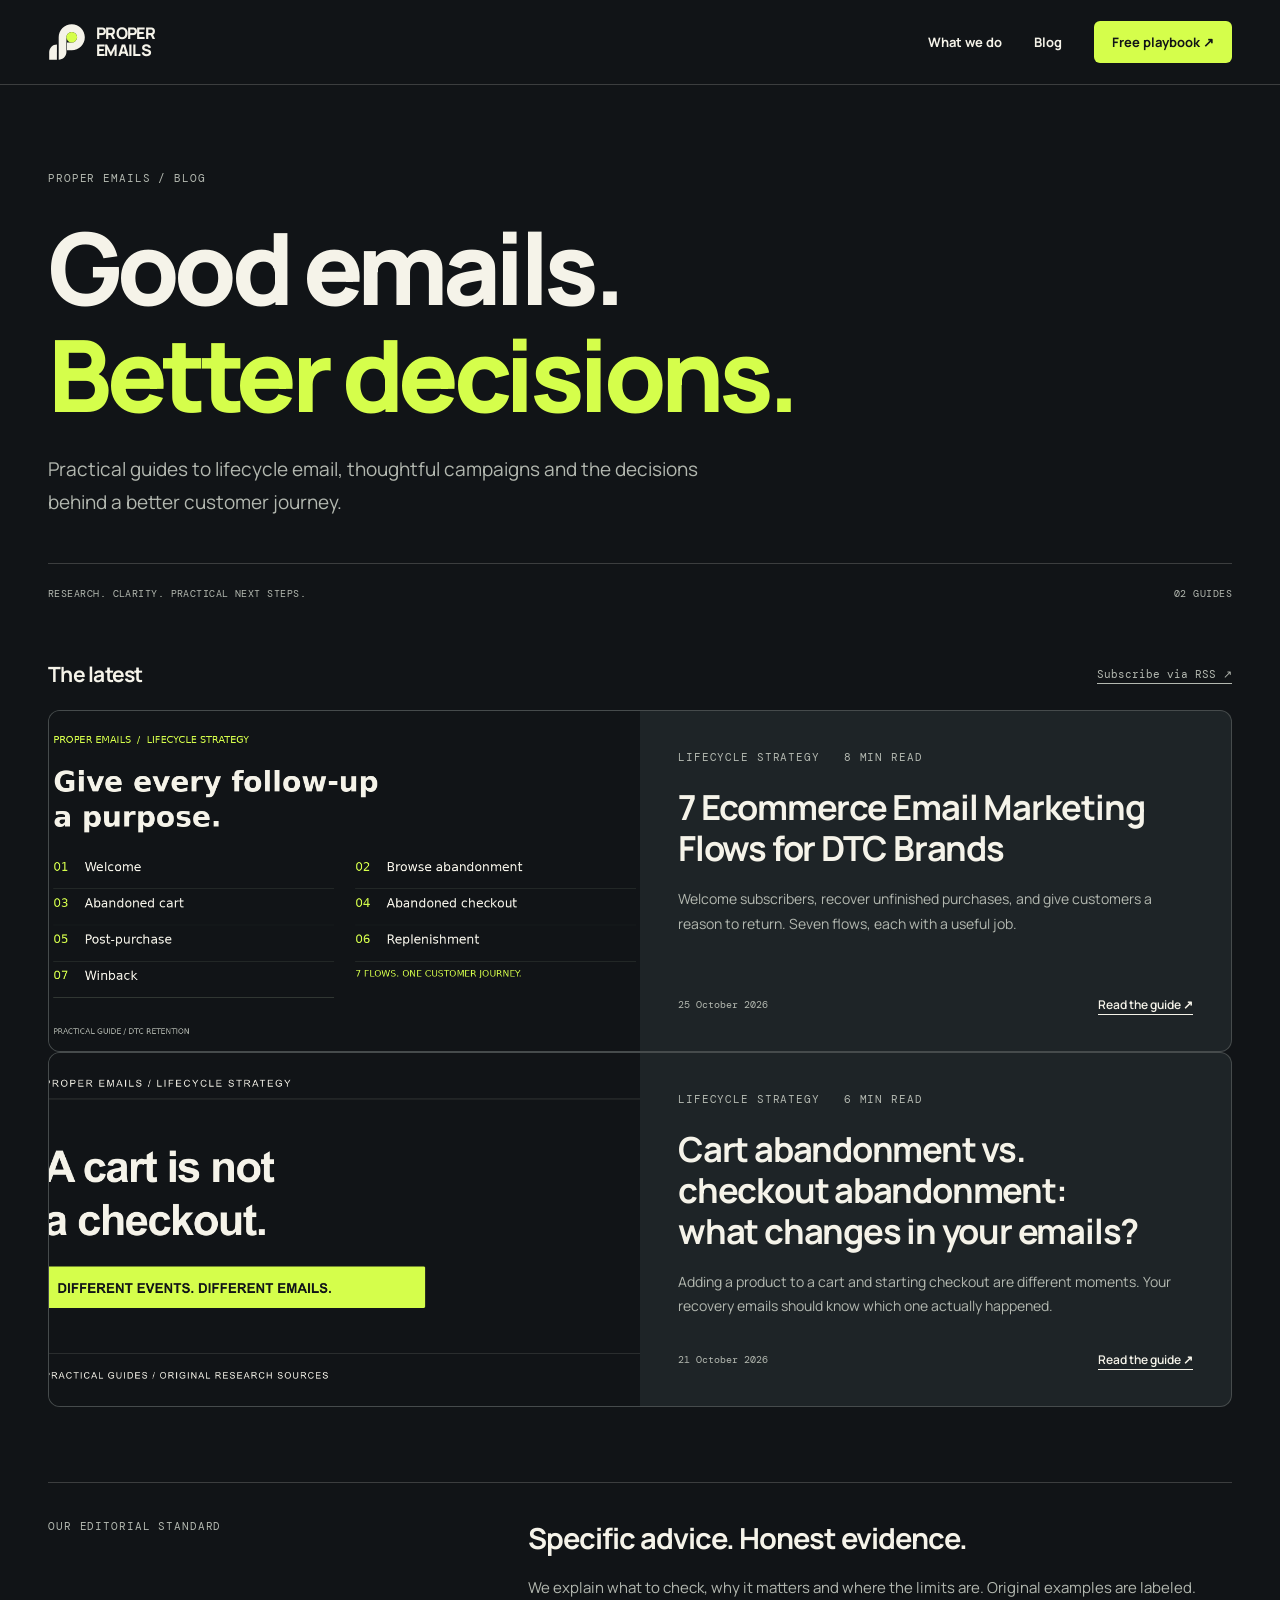
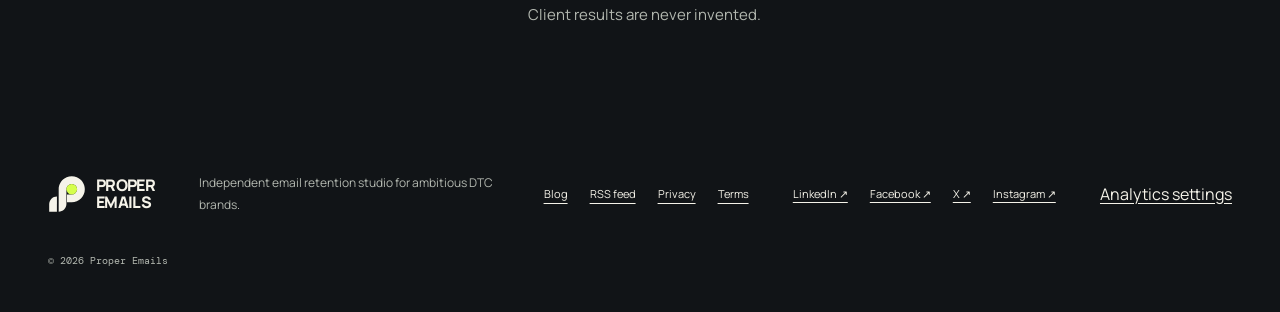
==== blog/index.html @ 760ea85b "Preserve newer published guides and apply tracking to all blog pages" ====
<!doctype html>
<html lang="en" data-theme="proper"><head><meta charset="utf-8"><meta name="viewport" content="width=device-width,initial-scale=1"><meta name="theme-color" content="#111417"><title>Email Retention Guides for Ecommerce | Proper Emails</title><meta name="description" content="Practical guides to lifecycle email, thoughtful campaigns and the decisions behind a better customer journey."><meta name="robots" content="index,follow"><link rel="canonical" href="https://properemails.com/blog/"><link rel="icon" href="/assets/brand/favicon-1024.png" type="image/png" sizes="1024x1024"><link rel="stylesheet" href="/assets/integrations.css"><script defer src="/assets/analytics.js"></script><link rel="alternate" type="application/rss+xml" title="Proper Emails Blog" href="/blog/feed.xml"><meta property="og:type" content="website"><meta property="og:site_name" content="Proper Emails"><meta property="og:title" content="Email Retention Guides for Ecommerce | Proper Emails"><meta property="og:description" content="Practical guides to lifecycle email, thoughtful campaigns and the decisions behind a better customer journey."><meta property="og:url" content="https://properemails.com/blog/"><meta property="og:image" content="https://properemails.com/assets/blog/ecommerce-email-marketing-flows.png"><meta property="og:image:alt" content="Seven ecommerce email flows: welcome, browse abandonment, abandoned cart, abandoned checkout, post-purchase, replenishment, and winback."><meta name="twitter:card" content="summary_large_image"><link rel="preconnect" href="https://fonts.googleapis.com"><link rel="preconnect" href="https://fonts.gstatic.com" crossorigin><link href="https://fonts.googleapis.com/css2?family=DM+Mono:wght@400;500&family=Manrope:wght@400;500;600;700;800&display=swap" rel="stylesheet"><link rel="stylesheet" href="/assets/blog.css"><script type="application/ld+json">{"@context":"https://schema.org","@type":"Blog","name":"Proper Emails Blog","url":"https://properemails.com/blog/","publisher":{"@type":"Organization","@id":"https://properemails.com/#organization","name":"Proper Emails","url":"https://properemails.com/","logo":{"@type":"ImageObject","url":"https://properemails.com/assets/brand/favicon-1024.png","width":1024,"height":1024},"sameAs":["https://www.linkedin.com/in/proper-emails/","https://www.facebook.com/profile.php?id=61595363733910","https://x.com/properemails","https://www.instagram.com/properemails/"]},"blogPost":[{"@type":"BlogPosting","headline":"7 Ecommerce Email Marketing Flows for DTC Brands","url":"https://properemails.com/blog/posts/ecommerce-email-marketing-flows/","datePublished":"2026-10-25"},{"@type":"BlogPosting","headline":"Cart abandonment vs. checkout abandonment: what changes in your emails?","url":"https://properemails.com/blog/posts/cart-abandonment-vs-checkout-abandonment/","datePublished":"2026-10-21"}]}</script></head><body><a class="skip" href="#main">Skip to content</a><header class="masthead"><div class="shell masthead-inner"><a class="brand" aria-label="Proper Emails homepage" href="/"><img src="/assets/brand/mark-light.svg" width="38" height="38" alt=""><span class="wordmark"><span>PROPER</span><span>EMAILS</span></span></a><nav aria-label="Main navigation"><a href="/#services">What we do</a><a href="/blog/" aria-current="location">Blog</a><a class="nav-cta" href="/#playbook">Free playbook <span aria-hidden="true">↗</span></a></nav></div></header><main id="main"><div class="shell"><header class="index-header"><div class="eyebrow">Proper Emails / Blog</div><h1>Good emails.<br><em>Better decisions.</em></h1><p class="deck">Practical guides to lifecycle email, thoughtful campaigns and the decisions behind a better customer journey.</p><div class="index-meta"><span>RESEARCH. CLARITY. PRACTICAL NEXT STEPS.</span><span>02 GUIDES</span></div></header><section aria-labelledby="latest"><div class="section-label"><h2 id="latest">The latest</h2><a href="/blog/feed.xml">Subscribe via RSS ↗</a></div><article class="post-card featured"><a class="post-image" href="/blog/posts/ecommerce-email-marketing-flows/" tabindex="-1" aria-hidden="true"><img src="/assets/blog/ecommerce-email-marketing-flows.png" width="1200" height="630" alt="" fetchpriority="high"></a><div class="post-info"><div class="eyebrow">Lifecycle strategy <span>8 MIN READ</span></div><h2><a href="/blog/posts/ecommerce-email-marketing-flows/">7 Ecommerce Email Marketing Flows for DTC Brands</a></h2><p>Welcome subscribers, recover unfinished purchases, and give customers a reason to return. Seven flows, each with a useful job.</p><div class="card-bottom"><time datetime="2026-10-25">25 October 2026</time><a class="text-link" href="/blog/posts/ecommerce-email-marketing-flows/" aria-label="Read 7 Ecommerce Email Marketing Flows for DTC Brands">Read the guide <span aria-hidden="true">↗</span></a></div></div></article><article class="post-card "><a class="post-image" href="/blog/posts/cart-abandonment-vs-checkout-abandonment/" tabindex="-1" aria-hidden="true"><img src="/assets/blog/cart-checkout.png" width="1200" height="630" alt="" loading="lazy"></a><div class="post-info"><div class="eyebrow">Lifecycle strategy <span>6 MIN READ</span></div><h2><a href="/blog/posts/cart-abandonment-vs-checkout-abandonment/">Cart abandonment vs. checkout abandonment: what changes in your emails?</a></h2><p>Adding a product to a cart and starting checkout are different moments. Your recovery emails should know which one actually happened.</p><div class="card-bottom"><time datetime="2026-10-21">21 October 2026</time><a class="text-link" href="/blog/posts/cart-abandonment-vs-checkout-abandonment/" aria-label="Read Cart abandonment vs. checkout abandonment: what changes in your emails?">Read the guide <span aria-hidden="true">↗</span></a></div></div></article></section><section class="editorial-strip"><span class="eyebrow">OUR EDITORIAL STANDARD</span><h2>Specific advice. Honest evidence.</h2><p>We explain what to check, why it matters and where the limits are. Original examples are labeled. Client results are never invented.</p></section></div></main><footer class="site-footer"><div class="shell footer-inner"><a class="brand" href="/" aria-label="Proper Emails homepage"><img src="/assets/brand/mark-light.svg" width="38" height="38" alt=""><span class="wordmark"><span>PROPER</span><span>EMAILS</span></span></a><p>Independent email retention studio for ambitious DTC brands.</p><nav aria-label="Footer navigation"><a href="/blog/">Blog</a><a href="/blog/feed.xml">RSS feed</a><a href="/privacy/">Privacy</a><a href="/terms/">Terms</a></nav><nav class="pe-socials" aria-label="Proper Emails social profiles"><a href="https://www.linkedin.com/in/proper-emails/" target="_blank" rel="noopener noreferrer">LinkedIn ↗</a><a href="https://www.facebook.com/profile.php?id=61595363733910" target="_blank" rel="noopener noreferrer">Facebook ↗</a><a href="https://x.com/properemails" target="_blank" rel="noopener noreferrer">X ↗</a><a href="https://www.instagram.com/properemails/" target="_blank" rel="noopener noreferrer">Instagram ↗</a></nav><button class="pe-analytics-settings" type="button" data-pe-analytics-settings>Analytics settings</button><small>© 2026 Proper Emails</small></div></footer></body></html>
---- assets/integrations.css ----
.pe-socials{display:flex;flex-wrap:wrap;gap:12px 22px;margin:22px 0;font:12px/1.6 var(--sans,Manrope,Arial,sans-serif)}.pe-socials a{color:inherit;text-decoration:underline;text-underline-offset:4px}.pe-socials a:hover{color:#a9c247}.pe-analytics-settings{border:0;background:transparent;padding:0;color:inherit;text-decoration:underline;text-underline-offset:3px;font:inherit;cursor:pointer}.pe-socials a:focus-visible,.pe-analytics-settings:focus-visible{outline:3px solid #8b7afc;outline-offset:4px}
.pe-analytics-choice{position:fixed;left:18px;bottom:18px;z-index:60;max-width:410px;width:calc(100% - 36px);padding:20px 22px;background:#f5f3e9;color:#111417;border:1px solid #11141733;border-radius:12px;box-shadow:0 14px 48px #0003;font:13px/1.6 Manrope,Arial,sans-serif;box-sizing:border-box}.pe-analytics-choice[hidden]{display:none!important}.pe-analytics-choice strong{font-size:16px;font-weight:800}.pe-analytics-choice p{margin:8px 0 14px;font-size:12px;line-height:1.65}.pe-analytics-actions{display:flex;align-items:center;flex-wrap:wrap;gap:10px}.pe-analytics-actions button{padding:9px 12px;background:#111417;color:#f5f3e9;border:1px solid #111417;border-radius:6px;font:700 12px Manrope,Arial,sans-serif;cursor:pointer}.pe-analytics-actions .pe-analytics-reject{background:transparent;color:#111417}.pe-analytics-actions a{color:#111417;font-size:11px;text-decoration:underline}.pe-analytics-actions button:focus-visible,.pe-analytics-actions a:focus-visible{outline:3px solid #8b7afc;outline-offset:3px}
---- assets/blog.css ----
*{box-sizing:border-box}html{scroll-behavior:smooth;scroll-padding-top:104px}body{margin:0;font-family:Manrope,Arial,sans-serif;-webkit-font-smoothing:antialiased;background:var(--bg);color:var(--text)}:root{--mono:'DM Mono',ui-monospace,monospace;--radius:12px;--bg:#111417;--surface:#1E2427;--text:#F5F3E9;--sub:#b3b8b0;--accent:#D5FE4B;--accent-ink:#111417;--line:#f5f3e930;--paper:#F5F3E9;--paper-text:#111417;--purple:#AAA5FF;--focus:#AAA5FF}html[data-theme=oryn]{--bg:#F9F6EF;--surface:#E8E0D2;--text:#222923;--sub:#526155;--accent:#2C483A;--accent-ink:#F9F6EF;--line:#22292330;--paper:#E8E0D2;--paper-text:#222923;--purple:#2C483A;--focus:#2C483A}a{color:inherit;text-underline-offset:5px}a:hover{text-decoration-thickness:2px}button,a,summary,[tabindex]{-webkit-tap-highlight-color:transparent}a:focus-visible,summary:focus-visible,[tabindex]:focus-visible{outline:3px solid var(--focus);outline-offset:6px}img{max-width:100%;display:block}h1,h2,h3,p,figure{margin:0}h1,h2,h3{text-wrap:balance}h1{font-size:clamp(42px,5.6vw,78px);line-height:1.08;letter-spacing:-.055em;font-weight:800}h2{letter-spacing:-.035em}::selection{background:var(--accent);color:var(--accent-ink)}.shell{width:min(1240px,calc(100% - 96px));margin-inline:auto}.skip{position:absolute;z-index:100;top:-100px;left:20px;padding:16px;background:var(--accent);color:var(--accent-ink)}.skip:focus{top:10px}.masthead{position:sticky;top:0;z-index:10;background:var(--bg);border-bottom:1px solid var(--line)}.masthead-inner{min-height:84px;display:flex;align-items:center;justify-content:space-between;gap:32px}.brand{display:inline-flex;align-items:center;gap:10px;text-decoration:none;flex-shrink:0}.wordmark{display:grid;font-size:16px;font-weight:800;line-height:1.05;letter-spacing:-.04em}.oryn-wordmark{font-size:17px;font-weight:800;letter-spacing:.1em}.masthead nav{display:flex;align-items:center;gap:32px;font-size:13px;font-weight:700}.masthead nav>a{text-decoration:none;padding-block:12px}.masthead .nav-cta{background:var(--accent);color:var(--accent-ink);padding:12px 18px;border-radius:6px}.eyebrow{font:11px/1.6 var(--mono);text-transform:uppercase;letter-spacing:.08em;display:flex;align-items:center;gap:24px;color:var(--sub)}.eyebrow>span{color:var(--sub)}.index-header{padding:85px 0 0}.index-header h1{font-size:clamp(52px,7.8vw,106px);max-width:1000px;margin-top:26px}.index-header h1 em{font-style:normal;color:var(--accent)}.deck{font-size:19px;line-height:1.7;color:var(--sub);max-width:710px;margin-top:24px}.index-meta{display:flex;justify-content:space-between;gap:18px;margin:45px 0 0;padding:22px 0;border-top:1px solid var(--line);font:10px/1.6 var(--mono);letter-spacing:.045em;color:var(--sub)}.section-label{display:flex;justify-content:space-between;align-items:center;padding:36px 0 22px;gap:20px}.section-label h2{font-size:21px}.section-label a{font:11px var(--mono);color:var(--sub)}.post-card{border:1px solid var(--line);border-radius:var(--radius);overflow:hidden;display:grid;grid-template-columns:1fr 1fr;background:var(--surface)}.post-image{min-height:340px;background:var(--paper);display:block;overflow:hidden}.post-image img{width:100%;height:100%;object-fit:cover;transition:transform .3s}.post-image:hover img{transform:scale(1.02)}.post-info{padding:38px;display:flex;flex-direction:column;align-items:flex-start}.post-info h2{font-size:clamp(25px,2.7vw,37px);line-height:1.18;margin:21px 0 18px}.post-info h2 a{text-decoration:none}.post-info h2 a:hover{text-decoration:underline}.post-info>p{font-size:14px;line-height:1.75;color:var(--sub)}.card-bottom{margin-top:auto;padding-top:32px;display:flex;justify-content:space-between;align-items:center;width:100%;gap:20px;font:10px var(--mono);color:var(--sub)}.text-link{color:var(--text);font-weight:600;font-family:Manrope,Arial,sans-serif;font-size:12px;white-space:nowrap}.editorial-strip{margin:75px 0 95px;border-top:1px solid var(--line);padding-top:35px;display:grid;grid-template-columns:1fr 1.6fr;gap:16px 40px}.editorial-strip .eyebrow{grid-row:span 2;align-self:start}.editorial-strip h2{font-size:29px}.editorial-strip>p{font-size:15px;line-height:1.8;color:var(--sub);max-width:700px}.breadcrumbs{display:flex;flex-wrap:wrap;gap:10px;padding-top:35px;font:10px/1.7 var(--mono);color:var(--sub)}.breadcrumbs a{text-decoration:none}.article-header{padding:52px 0 42px;max-width:1050px}.article-header h1{margin-top:22px}.article-header .deck{max-width:800px}.byline{display:flex;flex-wrap:wrap;gap:8px 24px;margin-top:27px;font:11px/1.7 var(--mono);color:var(--sub)}.journey-figure,.loading-figure{padding:38px 42px;background:var(--paper);color:var(--paper-text);border-radius:var(--radius);overflow:hidden}.diagram-label{display:flex;justify-content:space-between;font:11px var(--mono);letter-spacing:.08em}.diagram-label span{font-size:25px}.journey{list-style:none;padding:28px 0;margin:0;display:grid;grid-template-columns:repeat(3,1fr);gap:24px}.journey li{padding:22px;border-top:2px solid #111417;border-right:1px solid #11141730}.journey li:last-child{background:#D5FE4B;border-right:0}.journey span{font:10px var(--mono);display:block;margin-bottom:16px}.journey strong{font-size:23px;letter-spacing:-.045em;display:block}.journey p{font-size:13px;line-height:1.7;margin-top:8px}.journey-figure figcaption{font:10px/1.7 var(--mono);color:#4e574e}.loading-figure{display:grid;grid-template-columns:1.3fr .7fr;align-items:center;min-height:370px;background:#E8E0D2;padding:42px 60px}.loading-figure .figure-title{font-size:clamp(30px,4.5vw,58px);font-weight:800;line-height:1.13;letter-spacing:-.05em;color:#2C483A;margin-top:20px}.loading-figure p:not(.figure-title){font-size:14px;line-height:1.8;color:#526155;margin-top:20px}.loading-figure img{width:100%;height:290px;object-fit:contain}.figure-note{display:block;font:10px/1.7 var(--mono);color:#526155;margin-top:22px}.reading-layout{display:grid;grid-template-columns:245px minmax(0,740px);gap:70px;justify-content:center;padding-top:62px}.toc nav{position:sticky;top:122px}.toc ol{padding:18px 0 0 16px;margin:0;display:grid;gap:14px;font-size:12px;line-height:1.6;color:var(--sub)}.toc a{text-decoration:none}.toc a:hover{text-decoration:underline;color:var(--text)}.toc-back{font-size:11px;display:block;margin-top:28px;padding-top:20px;border-top:1px solid var(--line)}.prose{min-width:0;font-size:17px;line-height:1.85}.prose>p{margin-bottom:24px}.prose>h2{font-size:31px;line-height:1.25;margin:52px 0 22px}.prose>h2:first-child{margin-top:0}.prose>h3{font-size:21px;margin:30px 0 14px;line-height:1.4}.prose ul,.prose ol{padding-left:24px;margin:0 0 28px}.prose li{padding-left:5px;margin-bottom:10px}.prose a{color:var(--text)}.prose code{font: .84em/1.7 var(--mono);background:var(--surface);padding:3px 6px;border-radius:3px;overflow-wrap:anywhere}.note{margin:30px 0;padding:23px 25px;background:var(--surface);border-left:3px solid var(--accent);font-size:15px;line-height:1.8}.note strong{color:var(--text)}.table-scroll{overflow-x:auto;margin:30px 0;border:1px solid var(--line);border-radius:8px}table{border-collapse:collapse;width:100%;min-width:530px;font-size:13px;line-height:1.65}th,td{text-align:left;padding:16px;border-bottom:1px solid var(--line);vertical-align:top}th{background:var(--surface);font-size:12px}tr:last-child td{border-bottom:0}.sources{margin-top:58px;padding-top:24px;border-top:1px solid var(--line);font-size:13px;line-height:1.8;color:var(--sub)}.sources h2{font-size:22px;margin-bottom:16px;color:var(--text)}.sources ol{margin-top:20px}.source-date{font:10px/1.7 var(--mono);margin-top:20px}.article-cta{background:var(--accent);color:var(--accent-ink);border-radius:12px;padding:35px;margin-top:42px}.article-cta .eyebrow{color:inherit;opacity:.8}.article-cta h2{font-size:34px;line-height:1.15;margin:16px 0}.article-cta p{font-size:14px;line-height:1.8}.button{display:inline-flex;align-items:center;gap:30px;justify-content:space-between;padding:15px 18px;background:var(--accent-ink);color:var(--accent)!important;border-radius:6px;text-decoration:none;font-size:13px;font-weight:800;margin-top:24px}.article-end{padding:65px 0 80px;display:flex;justify-content:space-between;align-items:center;gap:20px;border-bottom:1px solid var(--line)}.article-end a{font-size:13px}.site-footer{padding:40px 0 45px}.footer-inner{display:flex;align-items:center;justify-content:space-between;gap:30px;flex-wrap:wrap}.footer-inner>p{font-size:12px;color:var(--sub);max-width:300px;line-height:1.8}.footer-inner nav{display:flex;flex-wrap:wrap;gap:22px;font-size:11px}.footer-inner small{font:10px var(--mono);color:var(--sub)}
@media(max-width:1000px){.shell{width:calc(100% - 56px)}.masthead nav{gap:20px}.post-info{padding:28px}.post-image{min-height:320px}.reading-layout{grid-template-columns:190px minmax(0,1fr);gap:36px}.journey-figure{padding:28px}.journey{gap:12px}.journey li{padding:16px}.journey strong{font-size:20px}}
@media(max-width:700px){html{scroll-padding-top:95px}.shell{width:calc(100% - 36px)}.masthead-inner{min-height:73px;gap:15px}.brand img{width:31px;height:31px}.wordmark{font-size:12px}.oryn-wordmark{font-size:12px}.masthead nav{gap:16px;font-size:11px}.masthead nav>a:first-child{display:none}.masthead .nav-cta{padding:10px 12px;font-size:10px}.index-header{padding-top:50px}.index-header h1{font-size:clamp(43px,11vw,73px);margin-top:22px}.deck{font-size:16px;line-height:1.7}.index-meta{margin-top:32px;font-size:8px}.section-label{padding-top:26px}.section-label h2{font-size:18px}.section-label a{font-size:9px}.post-card{grid-template-columns:1fr}.post-image{min-height:0;aspect-ratio:1.9}.post-info{padding:25px}.post-info h2{font-size:29px}.post-info>p{font-size:14px}.editorial-strip{margin:50px 0 60px;grid-template-columns:1fr;gap:18px}.editorial-strip .eyebrow{grid-row:auto}.editorial-strip h2{font-size:27px}.breadcrumbs{padding-top:25px;font-size:9px}.article-header{padding:35px 0 30px}.article-header h1{font-size:clamp(35px,9.7vw,60px);line-height:1.13}.eyebrow{font-size:9px;gap:15px}.article-header .eyebrow{flex-wrap:wrap}.byline{font-size:9px;gap:7px 14px}.journey-figure{padding:22px}.diagram-label{font-size:8px}.journey{grid-template-columns:1fr;gap:10px;padding:20px 0}.journey li{padding:14px 16px;border-right:0;border-top-width:1px}.journey span{font-size:8px;margin-bottom:7px}.journey strong{font-size:22px}.journey p{font-size:12px;margin-top:4px}.journey-figure figcaption{font-size:9px}.loading-figure{padding:28px 24px;grid-template-columns:1fr .65fr;min-height:280px;gap:12px}.loading-figure .figure-title{font-size:31px}.loading-figure p:not(.figure-title){font-size:11px;line-height:1.7}.loading-figure img{height:200px}.figure-note{font-size:8px}.reading-layout{grid-template-columns:1fr;gap:35px;padding-top:35px}.toc nav{position:static;border-bottom:1px solid var(--line);padding-bottom:25px}.toc ol{gap:10px;columns:2;display:block;font-size:11px}.toc li{margin:0 0 9px;break-inside:avoid}.toc-back{display:none}.prose{font-size:16px;line-height:1.85}.prose>h2{font-size:27px;margin-top:40px}.prose>h3{font-size:20px}.note{padding:20px;font-size:14px}.article-cta{padding:25px}.article-cta h2{font-size:30px}.article-end{padding:40px 0 50px}.article-end .eyebrow{font-size:8px}.article-end a{font-size:11px}.site-footer{padding:30px 0}.footer-inner{gap:24px}.footer-inner nav{gap:18px}.button{font-size:12px;gap:18px}}
@media(prefers-reduced-motion:reduce){html{scroll-behavior:auto}*,*:before,*:after{transition:none!important}}
.article-image{margin:0;background:var(--surface);border-radius:12px;overflow:hidden}.article-image img{width:100%;height:auto}.article-image figcaption{padding:15px 22px;font:11px/1.7 var(--mono);color:var(--sub)}
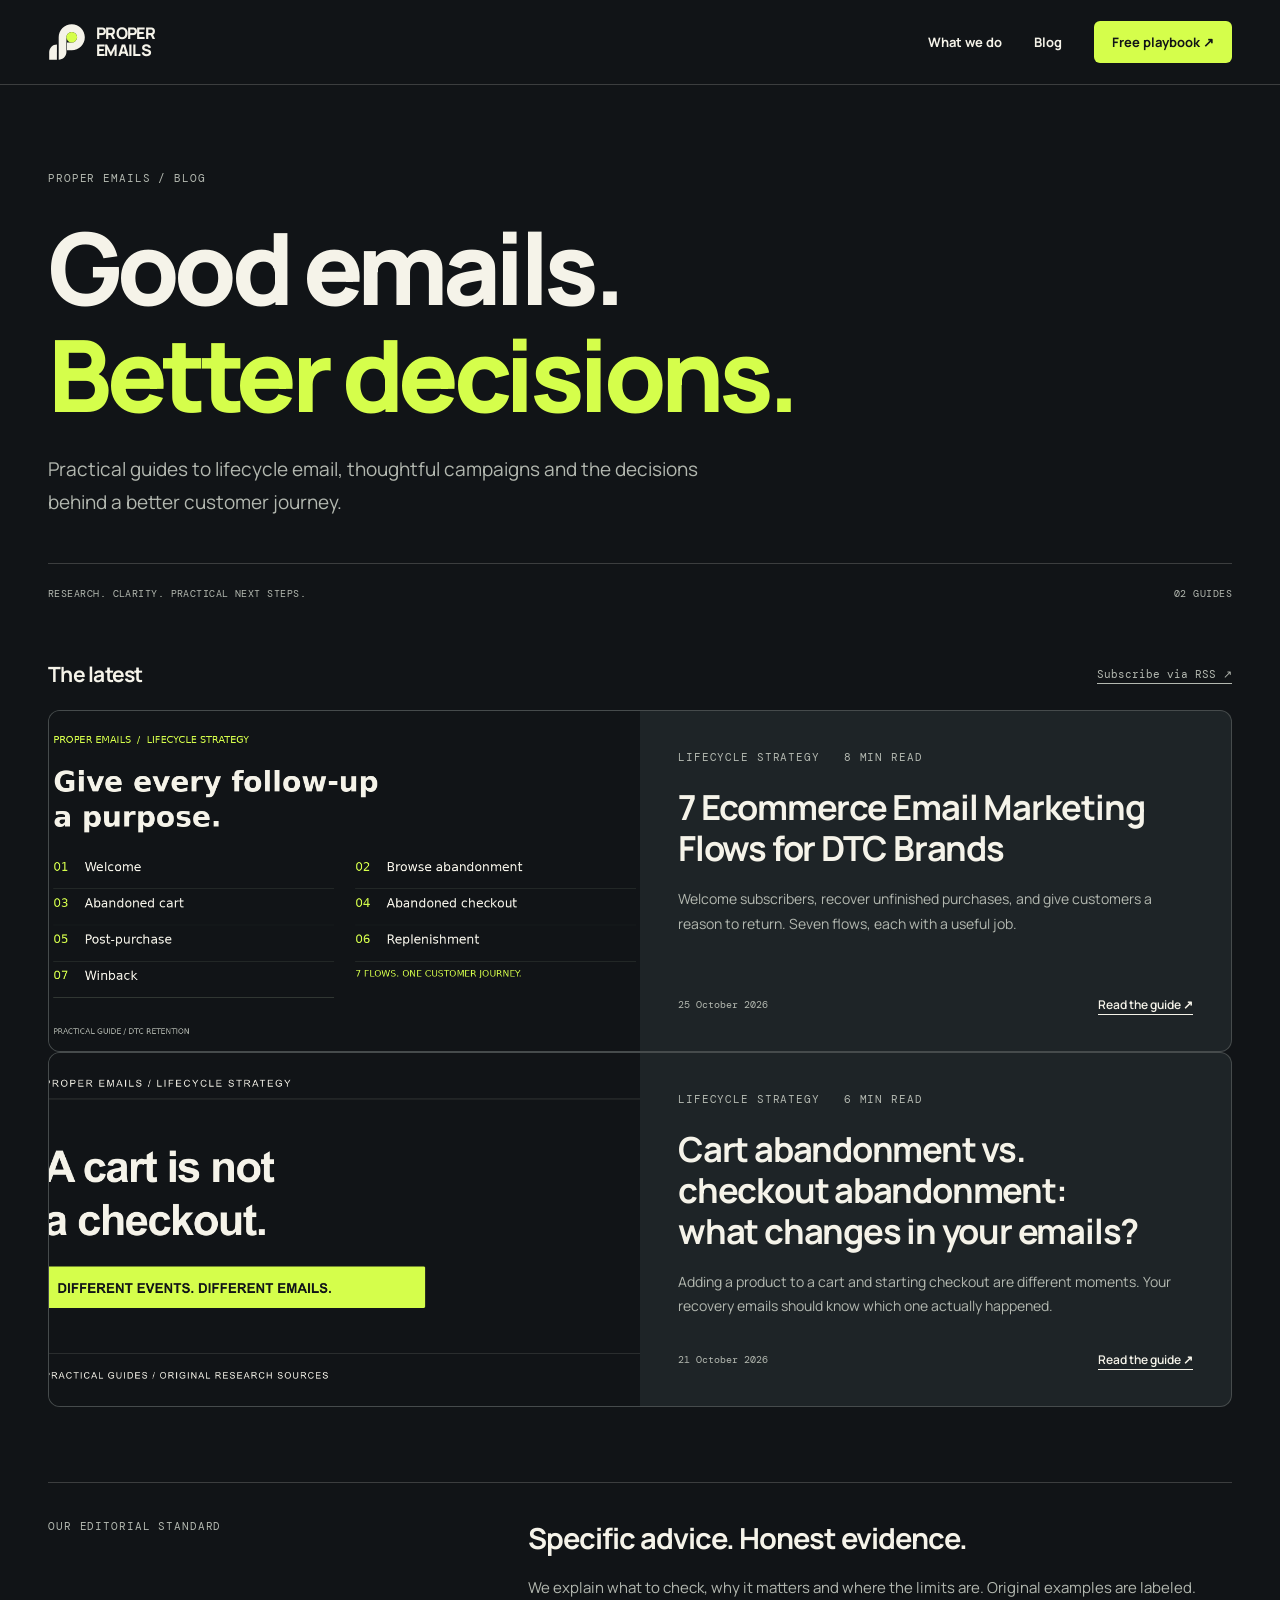
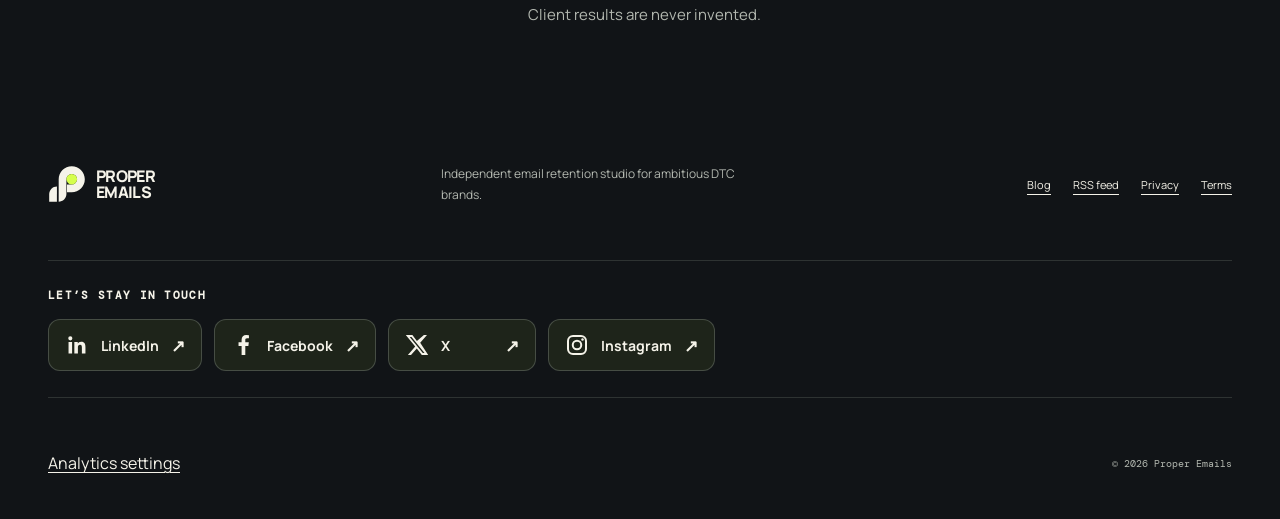
==== commit e9adb591: "Make social profiles prominent accessible icon buttons" ====
--- a/blog/index.html
+++ b/blog/index.html
@@ -1,2 +1,2 @@
 <!doctype html>
-<html lang="en" data-theme="proper"><head><meta charset="utf-8"><meta name="viewport" content="width=device-width,initial-scale=1"><meta name="theme-color" content="#111417"><title>Email Retention Guides for Ecommerce | Proper Emails</title><meta name="description" content="Practical guides to lifecycle email, thoughtful campaigns and the decisions behind a better customer journey."><meta name="robots" content="index,follow"><link rel="canonical" href="https://properemails.com/blog/"><link rel="icon" href="/assets/brand/favicon-1024.png" type="image/png" sizes="1024x1024"><link rel="stylesheet" href="/assets/integrations.css"><script defer src="/assets/analytics.js"></script><link rel="alternate" type="application/rss+xml" title="Proper Emails Blog" href="/blog/feed.xml"><meta property="og:type" content="website"><meta property="og:site_name" content="Proper Emails"><meta property="og:title" content="Email Retention Guides for Ecommerce | Proper Emails"><meta property="og:description" content="Practical guides to lifecycle email, thoughtful campaigns and the decisions behind a better customer journey."><meta property="og:url" content="https://properemails.com/blog/"><meta property="og:image" content="https://properemails.com/assets/blog/ecommerce-email-marketing-flows.png"><meta property="og:image:alt" content="Seven ecommerce email flows: welcome, browse abandonment, abandoned cart, abandoned checkout, post-purchase, replenishment, and winback."><meta name="twitter:card" content="summary_large_image"><link rel="preconnect" href="https://fonts.googleapis.com"><link rel="preconnect" href="https://fonts.gstatic.com" crossorigin><link href="https://fonts.googleapis.com/css2?family=DM+Mono:wght@400;500&family=Manrope:wght@400;500;600;700;800&display=swap" rel="stylesheet"><link rel="stylesheet" href="/assets/blog.css"><script type="application/ld+json">{"@context":"https://schema.org","@type":"Blog","name":"Proper Emails Blog","url":"https://properemails.com/blog/","publisher":{"@type":"Organization","@id":"https://properemails.com/#organization","name":"Proper Emails","url":"https://properemails.com/","logo":{"@type":"ImageObject","url":"https://properemails.com/assets/brand/favicon-1024.png","width":1024,"height":1024},"sameAs":["https://www.linkedin.com/in/proper-emails/","https://www.facebook.com/profile.php?id=61595363733910","https://x.com/properemails","https://www.instagram.com/properemails/"]},"blogPost":[{"@type":"BlogPosting","headline":"7 Ecommerce Email Marketing Flows for DTC Brands","url":"https://properemails.com/blog/posts/ecommerce-email-marketing-flows/","datePublished":"2026-10-25"},{"@type":"BlogPosting","headline":"Cart abandonment vs. checkout abandonment: what changes in your emails?","url":"https://properemails.com/blog/posts/cart-abandonment-vs-checkout-abandonment/","datePublished":"2026-10-21"}]}</script></head><body><a class="skip" href="#main">Skip to content</a><header class="masthead"><div class="shell masthead-inner"><a class="brand" aria-label="Proper Emails homepage" href="/"><img src="/assets/brand/mark-light.svg" width="38" height="38" alt=""><span class="wordmark"><span>PROPER</span><span>EMAILS</span></span></a><nav aria-label="Main navigation"><a href="/#services">What we do</a><a href="/blog/" aria-current="location">Blog</a><a class="nav-cta" href="/#playbook">Free playbook <span aria-hidden="true">↗</span></a></nav></div></header><main id="main"><div class="shell"><header class="index-header"><div class="eyebrow">Proper Emails / Blog</div><h1>Good emails.<br><em>Better decisions.</em></h1><p class="deck">Practical guides to lifecycle email, thoughtful campaigns and the decisions behind a better customer journey.</p><div class="index-meta"><span>RESEARCH. CLARITY. PRACTICAL NEXT STEPS.</span><span>02 GUIDES</span></div></header><section aria-labelledby="latest"><div class="section-label"><h2 id="latest">The latest</h2><a href="/blog/feed.xml">Subscribe via RSS ↗</a></div><article class="post-card featured"><a class="post-image" href="/blog/posts/ecommerce-email-marketing-flows/" tabindex="-1" aria-hidden="true"><img src="/assets/blog/ecommerce-email-marketing-flows.png" width="1200" height="630" alt="" fetchpriority="high"></a><div class="post-info"><div class="eyebrow">Lifecycle strategy <span>8 MIN READ</span></div><h2><a href="/blog/posts/ecommerce-email-marketing-flows/">7 Ecommerce Email Marketing Flows for DTC Brands</a></h2><p>Welcome subscribers, recover unfinished purchases, and give customers a reason to return. Seven flows, each with a useful job.</p><div class="card-bottom"><time datetime="2026-10-25">25 October 2026</time><a class="text-link" href="/blog/posts/ecommerce-email-marketing-flows/" aria-label="Read 7 Ecommerce Email Marketing Flows for DTC Brands">Read the guide <span aria-hidden="true">↗</span></a></div></div></article><article class="post-card "><a class="post-image" href="/blog/posts/cart-abandonment-vs-checkout-abandonment/" tabindex="-1" aria-hidden="true"><img src="/assets/blog/cart-checkout.png" width="1200" height="630" alt="" loading="lazy"></a><div class="post-info"><div class="eyebrow">Lifecycle strategy <span>6 MIN READ</span></div><h2><a href="/blog/posts/cart-abandonment-vs-checkout-abandonment/">Cart abandonment vs. checkout abandonment: what changes in your emails?</a></h2><p>Adding a product to a cart and starting checkout are different moments. Your recovery emails should know which one actually happened.</p><div class="card-bottom"><time datetime="2026-10-21">21 October 2026</time><a class="text-link" href="/blog/posts/cart-abandonment-vs-checkout-abandonment/" aria-label="Read Cart abandonment vs. checkout abandonment: what changes in your emails?">Read the guide <span aria-hidden="true">↗</span></a></div></div></article></section><section class="editorial-strip"><span class="eyebrow">OUR EDITORIAL STANDARD</span><h2>Specific advice. Honest evidence.</h2><p>We explain what to check, why it matters and where the limits are. Original examples are labeled. Client results are never invented.</p></section></div></main><footer class="site-footer"><div class="shell footer-inner"><a class="brand" href="/" aria-label="Proper Emails homepage"><img src="/assets/brand/mark-light.svg" width="38" height="38" alt=""><span class="wordmark"><span>PROPER</span><span>EMAILS</span></span></a><p>Independent email retention studio for ambitious DTC brands.</p><nav aria-label="Footer navigation"><a href="/blog/">Blog</a><a href="/blog/feed.xml">RSS feed</a><a href="/privacy/">Privacy</a><a href="/terms/">Terms</a></nav><nav class="pe-socials" aria-label="Proper Emails social profiles"><a href="https://www.linkedin.com/in/proper-emails/" target="_blank" rel="noopener noreferrer">LinkedIn ↗</a><a href="https://www.facebook.com/profile.php?id=61595363733910" target="_blank" rel="noopener noreferrer">Facebook ↗</a><a href="https://x.com/properemails" target="_blank" rel="noopener noreferrer">X ↗</a><a href="https://www.instagram.com/properemails/" target="_blank" rel="noopener noreferrer">Instagram ↗</a></nav><button class="pe-analytics-settings" type="button" data-pe-analytics-settings>Analytics settings</button><small>© 2026 Proper Emails</small></div></footer></body></html>
+<html lang="en" data-theme="proper"><head><meta charset="utf-8"><meta name="viewport" content="width=device-width,initial-scale=1"><meta name="theme-color" content="#111417"><title>Email Retention Guides for Ecommerce | Proper Emails</title><meta name="description" content="Practical guides to lifecycle email, thoughtful campaigns and the decisions behind a better customer journey."><meta name="robots" content="index,follow"><link rel="canonical" href="https://properemails.com/blog/"><link rel="icon" href="/assets/brand/favicon-1024.png" type="image/png" sizes="1024x1024"><link rel="stylesheet" href="/assets/integrations.css?v=social-icons-1"><script defer src="/assets/analytics.js"></script><link rel="alternate" type="application/rss+xml" title="Proper Emails Blog" href="/blog/feed.xml"><meta property="og:type" content="website"><meta property="og:site_name" content="Proper Emails"><meta property="og:title" content="Email Retention Guides for Ecommerce | Proper Emails"><meta property="og:description" content="Practical guides to lifecycle email, thoughtful campaigns and the decisions behind a better customer journey."><meta property="og:url" content="https://properemails.com/blog/"><meta property="og:image" content="https://properemails.com/assets/blog/ecommerce-email-marketing-flows.png"><meta property="og:image:alt" content="Seven ecommerce email flows: welcome, browse abandonment, abandoned cart, abandoned checkout, post-purchase, replenishment, and winback."><meta name="twitter:card" content="summary_large_image"><link rel="preconnect" href="https://fonts.googleapis.com"><link rel="preconnect" href="https://fonts.gstatic.com" crossorigin><link href="https://fonts.googleapis.com/css2?family=DM+Mono:wght@400;500&family=Manrope:wght@400;500;600;700;800&display=swap" rel="stylesheet"><link rel="stylesheet" href="/assets/blog.css"><script type="application/ld+json">{"@context":"https://schema.org","@type":"Blog","name":"Proper Emails Blog","url":"https://properemails.com/blog/","publisher":{"@type":"Organization","@id":"https://properemails.com/#organization","name":"Proper Emails","url":"https://properemails.com/","logo":{"@type":"ImageObject","url":"https://properemails.com/assets/brand/favicon-1024.png","width":1024,"height":1024},"sameAs":["https://www.linkedin.com/in/proper-emails/","https://www.facebook.com/profile.php?id=61595363733910","https://x.com/properemails","https://www.instagram.com/properemails/"]},"blogPost":[{"@type":"BlogPosting","headline":"7 Ecommerce Email Marketing Flows for DTC Brands","url":"https://properemails.com/blog/posts/ecommerce-email-marketing-flows/","datePublished":"2026-10-25"},{"@type":"BlogPosting","headline":"Cart abandonment vs. checkout abandonment: what changes in your emails?","url":"https://properemails.com/blog/posts/cart-abandonment-vs-checkout-abandonment/","datePublished":"2026-10-21"}]}</script></head><body><a class="skip" href="#main">Skip to content</a><header class="masthead"><div class="shell masthead-inner"><a class="brand" aria-label="Proper Emails homepage" href="/"><img src="/assets/brand/mark-light.svg" width="38" height="38" alt=""><span class="wordmark"><span>PROPER</span><span>EMAILS</span></span></a><nav aria-label="Main navigation"><a href="/#services">What we do</a><a href="/blog/" aria-current="location">Blog</a><a class="nav-cta" href="/#playbook">Free playbook <span aria-hidden="true">↗</span></a></nav></div></header><main id="main"><div class="shell"><header class="index-header"><div class="eyebrow">Proper Emails / Blog</div><h1>Good emails.<br><em>Better decisions.</em></h1><p class="deck">Practical guides to lifecycle email, thoughtful campaigns and the decisions behind a better customer journey.</p><div class="index-meta"><span>RESEARCH. CLARITY. PRACTICAL NEXT STEPS.</span><span>02 GUIDES</span></div></header><section aria-labelledby="latest"><div class="section-label"><h2 id="latest">The latest</h2><a href="/blog/feed.xml">Subscribe via RSS ↗</a></div><article class="post-card featured"><a class="post-image" href="/blog/posts/ecommerce-email-marketing-flows/" tabindex="-1" aria-hidden="true"><img src="/assets/blog/ecommerce-email-marketing-flows.png" width="1200" height="630" alt="" fetchpriority="high"></a><div class="post-info"><div class="eyebrow">Lifecycle strategy <span>8 MIN READ</span></div><h2><a href="/blog/posts/ecommerce-email-marketing-flows/">7 Ecommerce Email Marketing Flows for DTC Brands</a></h2><p>Welcome subscribers, recover unfinished purchases, and give customers a reason to return. Seven flows, each with a useful job.</p><div class="card-bottom"><time datetime="2026-10-25">25 October 2026</time><a class="text-link" href="/blog/posts/ecommerce-email-marketing-flows/" aria-label="Read 7 Ecommerce Email Marketing Flows for DTC Brands">Read the guide <span aria-hidden="true">↗</span></a></div></div></article><article class="post-card "><a class="post-image" href="/blog/posts/cart-abandonment-vs-checkout-abandonment/" tabindex="-1" aria-hidden="true"><img src="/assets/blog/cart-checkout.png" width="1200" height="630" alt="" loading="lazy"></a><div class="post-info"><div class="eyebrow">Lifecycle strategy <span>6 MIN READ</span></div><h2><a href="/blog/posts/cart-abandonment-vs-checkout-abandonment/">Cart abandonment vs. checkout abandonment: what changes in your emails?</a></h2><p>Adding a product to a cart and starting checkout are different moments. Your recovery emails should know which one actually happened.</p><div class="card-bottom"><time datetime="2026-10-21">21 October 2026</time><a class="text-link" href="/blog/posts/cart-abandonment-vs-checkout-abandonment/" aria-label="Read Cart abandonment vs. checkout abandonment: what changes in your emails?">Read the guide <span aria-hidden="true">↗</span></a></div></div></article></section><section class="editorial-strip"><span class="eyebrow">OUR EDITORIAL STANDARD</span><h2>Specific advice. Honest evidence.</h2><p>We explain what to check, why it matters and where the limits are. Original examples are labeled. Client results are never invented.</p></section></div></main><footer class="site-footer"><div class="shell footer-inner"><a class="brand" href="/" aria-label="Proper Emails homepage"><img src="/assets/brand/mark-light.svg" width="38" height="38" alt=""><span class="wordmark"><span>PROPER</span><span>EMAILS</span></span></a><p>Independent email retention studio for ambitious DTC brands.</p><nav aria-label="Footer navigation"><a href="/blog/">Blog</a><a href="/blog/feed.xml">RSS feed</a><a href="/privacy/">Privacy</a><a href="/terms/">Terms</a></nav><nav class="pe-socials" aria-label="Proper Emails social profiles"><span class="pe-socials-label">LET’S STAY IN TOUCH</span><div class="pe-socials-links"><a class="pe-social-link" href="https://www.linkedin.com/in/proper-emails/" target="_blank" rel="noopener noreferrer" aria-label="Proper Emails on LinkedIn (opens in a new tab)"><svg viewBox="0 0 24 24" width="24" height="24" aria-hidden="true" focusable="false"><path d="M20.45 20.45h-3.56v-5.57c0-1.33-.03-3.04-1.85-3.04-1.86 0-2.14 1.45-2.14 2.94v5.67H9.34V9h3.42v1.56h.05c.48-.9 1.64-1.85 3.37-1.85 3.6 0 4.27 2.37 4.27 5.46v6.28ZM5.32 7.43a2.07 2.07 0 1 1 0-4.14 2.07 2.07 0 0 1 0 4.14ZM7.1 20.45H3.54V9H7.1v11.45Z"/></svg><span>LinkedIn</span><span class="pe-social-arrow" aria-hidden="true">↗</span></a><a class="pe-social-link" href="https://www.facebook.com/profile.php?id=61595363733910" target="_blank" rel="noopener noreferrer" aria-label="Proper Emails on Facebook (opens in a new tab)"><svg viewBox="0 0 24 24" width="24" height="24" aria-hidden="true" focusable="false"><path d="M14.3 22v-9.12h3.06l.46-3.56H14.3V7.05c0-1.03.28-1.73 1.76-1.73h1.88V2.14A25.1 25.1 0 0 0 15.2 2c-2.72 0-4.59 1.66-4.59 4.7v2.62H7.54v3.56h3.07V22h3.69Z"/></svg><span>Facebook</span><span class="pe-social-arrow" aria-hidden="true">↗</span></a><a class="pe-social-link" href="https://x.com/properemails" target="_blank" rel="noopener noreferrer" aria-label="Proper Emails on X (opens in a new tab)"><svg viewBox="0 0 24 24" width="24" height="24" aria-hidden="true" focusable="false"><path d="M18.9 2H22l-6.8 7.8L23.2 22h-6.4l-5-6.6L6 22H2.9l7.3-8.4L.8 2h6.6l4.5 6L18.9 2Zm-1.1 18h1.7L6.5 3.9H4.7L17.8 20Z"/></svg><span>X</span><span class="pe-social-arrow" aria-hidden="true">↗</span></a><a class="pe-social-link" href="https://www.instagram.com/properemails/" target="_blank" rel="noopener noreferrer" aria-label="Proper Emails on Instagram (opens in a new tab)"><svg viewBox="0 0 24 24" width="24" height="24" aria-hidden="true" focusable="false"><rect x="3" y="3" width="18" height="18" rx="5" fill="none" stroke="currentColor" stroke-width="2"/><circle cx="12" cy="12" r="4.25" fill="none" stroke="currentColor" stroke-width="2"/><circle cx="17.5" cy="6.5" r="1.25"/></svg><span>Instagram</span><span class="pe-social-arrow" aria-hidden="true">↗</span></a></div></nav><button class="pe-analytics-settings" type="button" data-pe-analytics-settings>Analytics settings</button><small>© 2026 Proper Emails</small></div></footer></body></html>
--- a/assets/integrations.css
+++ b/assets/integrations.css
@@ -1,2 +1,2 @@
-.pe-socials{display:flex;flex-wrap:wrap;gap:12px 22px;margin:22px 0;font:12px/1.6 var(--sans,Manrope,Arial,sans-serif)}.pe-socials a{color:inherit;text-decoration:underline;text-underline-offset:4px}.pe-socials a:hover{color:#a9c247}.pe-analytics-settings{border:0;background:transparent;padding:0;color:inherit;text-decoration:underline;text-underline-offset:3px;font:inherit;cursor:pointer}.pe-socials a:focus-visible,.pe-analytics-settings:focus-visible{outline:3px solid #8b7afc;outline-offset:4px}
+.pe-socials.pe-socials{display:flex;flex-direction:column;align-items:flex-start;gap:16px;flex:0 0 100%;width:100%;margin:24px 0;padding:26px 0;border-top:1px solid #69736955;border-bottom:1px solid #69736955;font:14px/1.4 var(--sans,Manrope,Arial,sans-serif);position:relative;isolation:isolate}.pe-socials-label{font:600 11px/1.5 var(--mono,'DM Mono',monospace);letter-spacing:.12em;color:inherit}.pe-socials-links{display:flex;flex-wrap:wrap;gap:12px;width:100%}.pe-socials .pe-social-link{display:inline-flex;align-items:center;justify-content:flex-start;gap:12px;min-height:52px;min-width:148px;padding:13px 16px;border:1px solid #69736988;border-radius:12px;background:#d5fe4b12;color:inherit;text-decoration:none;font:700 14px/1.4 var(--sans,Manrope,Arial,sans-serif);cursor:pointer;position:relative;pointer-events:auto;touch-action:manipulation;transition:background .18s,color .18s,border-color .18s,transform .18s}.pe-social-link svg{display:block;flex:0 0 24px;width:24px;height:24px;fill:currentColor;pointer-events:none}.pe-social-link>span{pointer-events:none}.pe-social-arrow{margin-left:auto;font-size:17px}.pe-socials .pe-social-link:hover{background:#d5fe4b;border-color:#d5fe4b;color:#111417;transform:translateY(-2px)}.pe-socials .pe-social-link:focus-visible{outline:3px solid #8b7afc;outline-offset:4px;background:#d5fe4b;color:#111417}.footer .wrap{flex-wrap:wrap}.pe-analytics-settings{border:0;background:transparent;padding:0;color:inherit;text-decoration:underline;text-underline-offset:3px;font:inherit;cursor:pointer}.pe-analytics-settings:focus-visible{outline:3px solid #8b7afc;outline-offset:4px}@media(max-width:500px){.pe-socials-links{display:grid;grid-template-columns:repeat(2,minmax(0,1fr));gap:10px}.pe-socials .pe-social-link{min-width:0;width:100%;padding:13px 12px;gap:9px;font-size:13px}}@media(prefers-reduced-motion:reduce){.pe-socials .pe-social-link{transition:none}.pe-socials .pe-social-link:hover{transform:none}}
 .pe-analytics-choice{position:fixed;left:18px;bottom:18px;z-index:60;max-width:410px;width:calc(100% - 36px);padding:20px 22px;background:#f5f3e9;color:#111417;border:1px solid #11141733;border-radius:12px;box-shadow:0 14px 48px #0003;font:13px/1.6 Manrope,Arial,sans-serif;box-sizing:border-box}.pe-analytics-choice[hidden]{display:none!important}.pe-analytics-choice strong{font-size:16px;font-weight:800}.pe-analytics-choice p{margin:8px 0 14px;font-size:12px;line-height:1.65}.pe-analytics-actions{display:flex;align-items:center;flex-wrap:wrap;gap:10px}.pe-analytics-actions button{padding:9px 12px;background:#111417;color:#f5f3e9;border:1px solid #111417;border-radius:6px;font:700 12px Manrope,Arial,sans-serif;cursor:pointer}.pe-analytics-actions .pe-analytics-reject{background:transparent;color:#111417}.pe-analytics-actions a{color:#111417;font-size:11px;text-decoration:underline}.pe-analytics-actions button:focus-visible,.pe-analytics-actions a:focus-visible{outline:3px solid #8b7afc;outline-offset:3px}
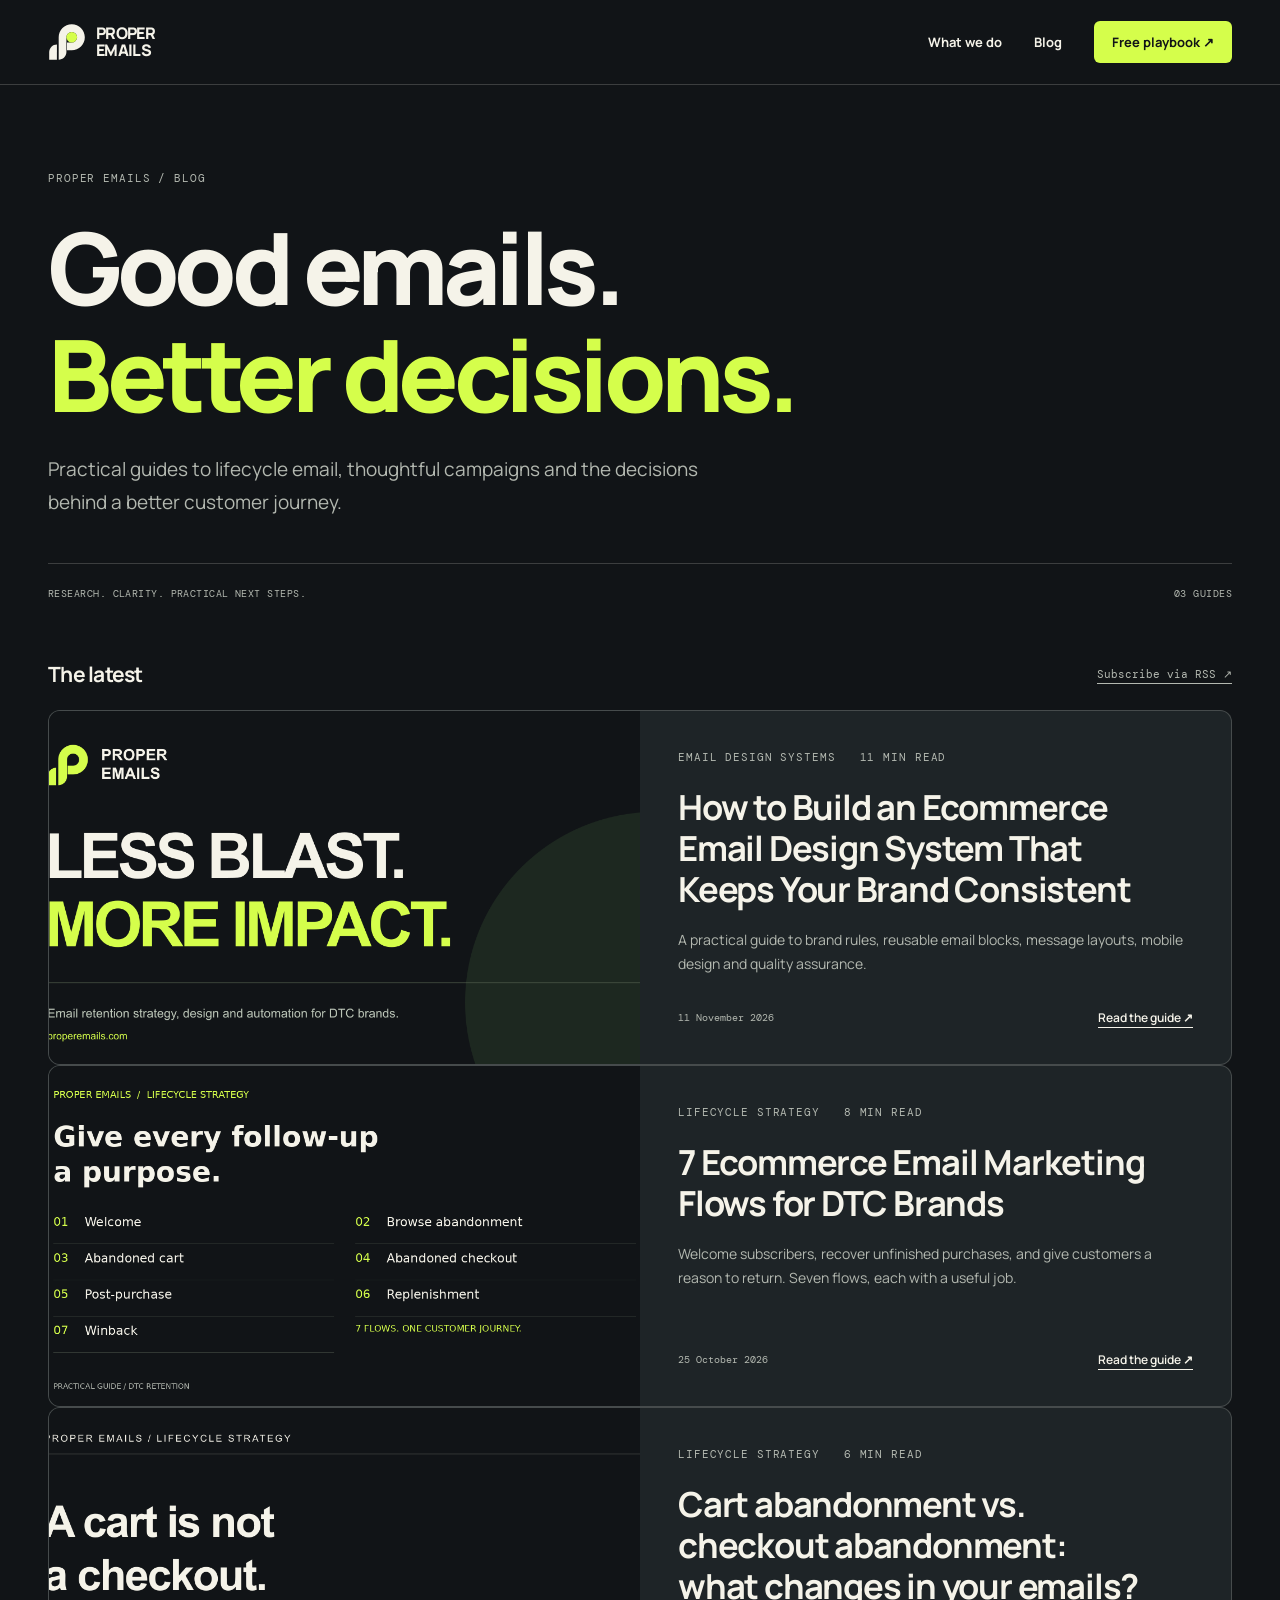
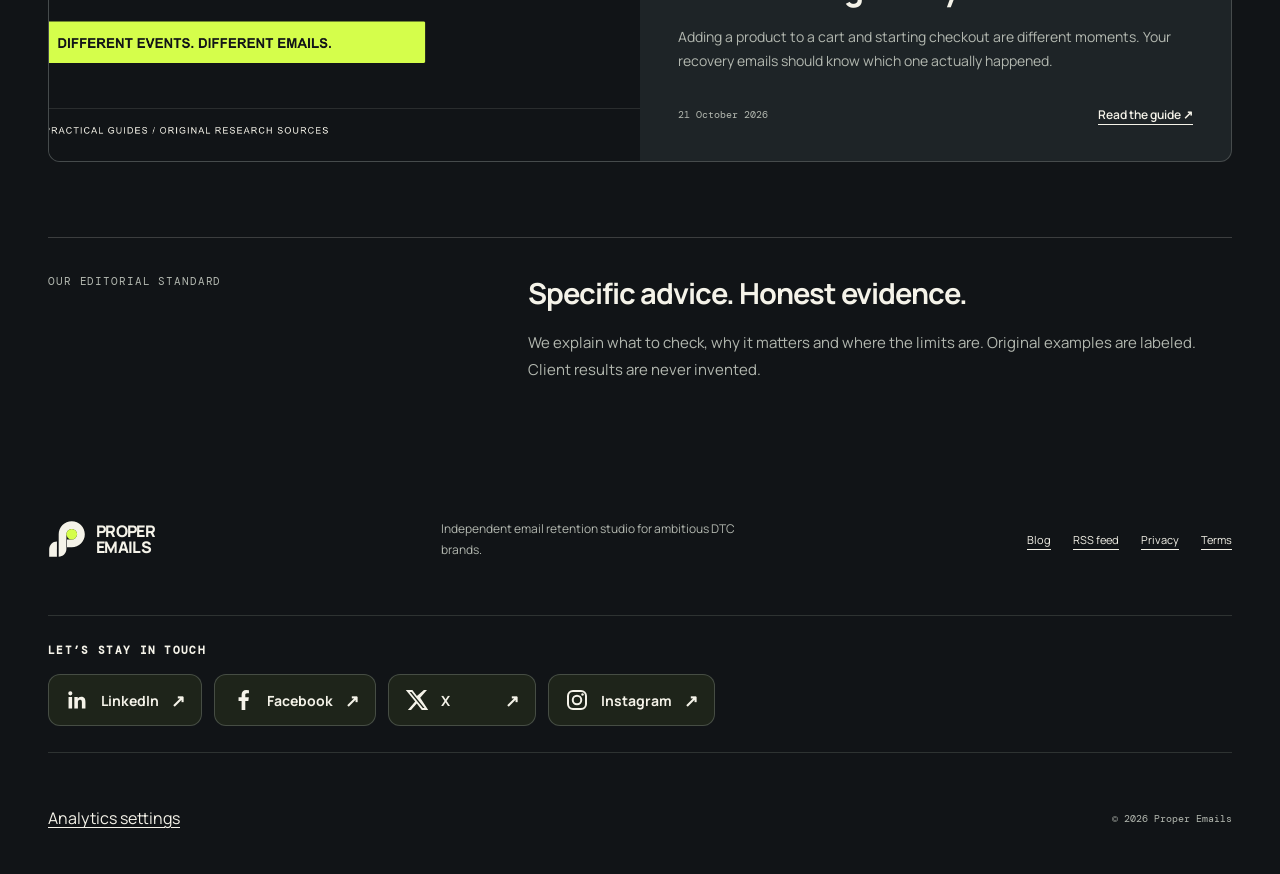
==== commit 5c7a0a91: "Feature ecommerce email design system article in blog index" ====
--- a/blog/index.html
+++ b/blog/index.html
@@ -1,2 +1,2 @@
 <!doctype html>
-<html lang="en" data-theme="proper"><head><meta charset="utf-8"><meta name="viewport" content="width=device-width,initial-scale=1"><meta name="theme-color" content="#111417"><title>Email Retention Guides for Ecommerce | Proper Emails</title><meta name="description" content="Practical guides to lifecycle email, thoughtful campaigns and the decisions behind a better customer journey."><meta name="robots" content="index,follow"><link rel="canonical" href="https://properemails.com/blog/"><link rel="icon" href="/assets/brand/favicon-1024.png" type="image/png" sizes="1024x1024"><link rel="stylesheet" href="/assets/integrations.css?v=social-icons-1"><script defer src="/assets/analytics.js"></script><link rel="alternate" type="application/rss+xml" title="Proper Emails Blog" href="/blog/feed.xml"><meta property="og:type" content="website"><meta property="og:site_name" content="Proper Emails"><meta property="og:title" content="Email Retention Guides for Ecommerce | Proper Emails"><meta property="og:description" content="Practical guides to lifecycle email, thoughtful campaigns and the decisions behind a better customer journey."><meta property="og:url" content="https://properemails.com/blog/"><meta property="og:image" content="https://properemails.com/assets/blog/ecommerce-email-marketing-flows.png"><meta property="og:image:alt" content="Seven ecommerce email flows: welcome, browse abandonment, abandoned cart, abandoned checkout, post-purchase, replenishment, and winback."><meta name="twitter:card" content="summary_large_image"><link rel="preconnect" href="https://fonts.googleapis.com"><link rel="preconnect" href="https://fonts.gstatic.com" crossorigin><link href="https://fonts.googleapis.com/css2?family=DM+Mono:wght@400;500&family=Manrope:wght@400;500;600;700;800&display=swap" rel="stylesheet"><link rel="stylesheet" href="/assets/blog.css"><script type="application/ld+json">{"@context":"https://schema.org","@type":"Blog","name":"Proper Emails Blog","url":"https://properemails.com/blog/","publisher":{"@type":"Organization","@id":"https://properemails.com/#organization","name":"Proper Emails","url":"https://properemails.com/","logo":{"@type":"ImageObject","url":"https://properemails.com/assets/brand/favicon-1024.png","width":1024,"height":1024},"sameAs":["https://www.linkedin.com/in/proper-emails/","https://www.facebook.com/profile.php?id=61595363733910","https://x.com/properemails","https://www.instagram.com/properemails/"]},"blogPost":[{"@type":"BlogPosting","headline":"7 Ecommerce Email Marketing Flows for DTC Brands","url":"https://properemails.com/blog/posts/ecommerce-email-marketing-flows/","datePublished":"2026-10-25"},{"@type":"BlogPosting","headline":"Cart abandonment vs. checkout abandonment: what changes in your emails?","url":"https://properemails.com/blog/posts/cart-abandonment-vs-checkout-abandonment/","datePublished":"2026-10-21"}]}</script></head><body><a class="skip" href="#main">Skip to content</a><header class="masthead"><div class="shell masthead-inner"><a class="brand" aria-label="Proper Emails homepage" href="/"><img src="/assets/brand/mark-light.svg" width="38" height="38" alt=""><span class="wordmark"><span>PROPER</span><span>EMAILS</span></span></a><nav aria-label="Main navigation"><a href="/#services">What we do</a><a href="/blog/" aria-current="location">Blog</a><a class="nav-cta" href="/#playbook">Free playbook <span aria-hidden="true">↗</span></a></nav></div></header><main id="main"><div class="shell"><header class="index-header"><div class="eyebrow">Proper Emails / Blog</div><h1>Good emails.<br><em>Better decisions.</em></h1><p class="deck">Practical guides to lifecycle email, thoughtful campaigns and the decisions behind a better customer journey.</p><div class="index-meta"><span>RESEARCH. CLARITY. PRACTICAL NEXT STEPS.</span><span>02 GUIDES</span></div></header><section aria-labelledby="latest"><div class="section-label"><h2 id="latest">The latest</h2><a href="/blog/feed.xml">Subscribe via RSS ↗</a></div><article class="post-card featured"><a class="post-image" href="/blog/posts/ecommerce-email-marketing-flows/" tabindex="-1" aria-hidden="true"><img src="/assets/blog/ecommerce-email-marketing-flows.png" width="1200" height="630" alt="" fetchpriority="high"></a><div class="post-info"><div class="eyebrow">Lifecycle strategy <span>8 MIN READ</span></div><h2><a href="/blog/posts/ecommerce-email-marketing-flows/">7 Ecommerce Email Marketing Flows for DTC Brands</a></h2><p>Welcome subscribers, recover unfinished purchases, and give customers a reason to return. Seven flows, each with a useful job.</p><div class="card-bottom"><time datetime="2026-10-25">25 October 2026</time><a class="text-link" href="/blog/posts/ecommerce-email-marketing-flows/" aria-label="Read 7 Ecommerce Email Marketing Flows for DTC Brands">Read the guide <span aria-hidden="true">↗</span></a></div></div></article><article class="post-card "><a class="post-image" href="/blog/posts/cart-abandonment-vs-checkout-abandonment/" tabindex="-1" aria-hidden="true"><img src="/assets/blog/cart-checkout.png" width="1200" height="630" alt="" loading="lazy"></a><div class="post-info"><div class="eyebrow">Lifecycle strategy <span>6 MIN READ</span></div><h2><a href="/blog/posts/cart-abandonment-vs-checkout-abandonment/">Cart abandonment vs. checkout abandonment: what changes in your emails?</a></h2><p>Adding a product to a cart and starting checkout are different moments. Your recovery emails should know which one actually happened.</p><div class="card-bottom"><time datetime="2026-10-21">21 October 2026</time><a class="text-link" href="/blog/posts/cart-abandonment-vs-checkout-abandonment/" aria-label="Read Cart abandonment vs. checkout abandonment: what changes in your emails?">Read the guide <span aria-hidden="true">↗</span></a></div></div></article></section><section class="editorial-strip"><span class="eyebrow">OUR EDITORIAL STANDARD</span><h2>Specific advice. Honest evidence.</h2><p>We explain what to check, why it matters and where the limits are. Original examples are labeled. Client results are never invented.</p></section></div></main><footer class="site-footer"><div class="shell footer-inner"><a class="brand" href="/" aria-label="Proper Emails homepage"><img src="/assets/brand/mark-light.svg" width="38" height="38" alt=""><span class="wordmark"><span>PROPER</span><span>EMAILS</span></span></a><p>Independent email retention studio for ambitious DTC brands.</p><nav aria-label="Footer navigation"><a href="/blog/">Blog</a><a href="/blog/feed.xml">RSS feed</a><a href="/privacy/">Privacy</a><a href="/terms/">Terms</a></nav><nav class="pe-socials" aria-label="Proper Emails social profiles"><span class="pe-socials-label">LET’S STAY IN TOUCH</span><div class="pe-socials-links"><a class="pe-social-link" href="https://www.linkedin.com/in/proper-emails/" target="_blank" rel="noopener noreferrer" aria-label="Proper Emails on LinkedIn (opens in a new tab)"><svg viewBox="0 0 24 24" width="24" height="24" aria-hidden="true" focusable="false"><path d="M20.45 20.45h-3.56v-5.57c0-1.33-.03-3.04-1.85-3.04-1.86 0-2.14 1.45-2.14 2.94v5.67H9.34V9h3.42v1.56h.05c.48-.9 1.64-1.85 3.37-1.85 3.6 0 4.27 2.37 4.27 5.46v6.28ZM5.32 7.43a2.07 2.07 0 1 1 0-4.14 2.07 2.07 0 0 1 0 4.14ZM7.1 20.45H3.54V9H7.1v11.45Z"/></svg><span>LinkedIn</span><span class="pe-social-arrow" aria-hidden="true">↗</span></a><a class="pe-social-link" href="https://www.facebook.com/profile.php?id=61595363733910" target="_blank" rel="noopener noreferrer" aria-label="Proper Emails on Facebook (opens in a new tab)"><svg viewBox="0 0 24 24" width="24" height="24" aria-hidden="true" focusable="false"><path d="M14.3 22v-9.12h3.06l.46-3.56H14.3V7.05c0-1.03.28-1.73 1.76-1.73h1.88V2.14A25.1 25.1 0 0 0 15.2 2c-2.72 0-4.59 1.66-4.59 4.7v2.62H7.54v3.56h3.07V22h3.69Z"/></svg><span>Facebook</span><span class="pe-social-arrow" aria-hidden="true">↗</span></a><a class="pe-social-link" href="https://x.com/properemails" target="_blank" rel="noopener noreferrer" aria-label="Proper Emails on X (opens in a new tab)"><svg viewBox="0 0 24 24" width="24" height="24" aria-hidden="true" focusable="false"><path d="M18.9 2H22l-6.8 7.8L23.2 22h-6.4l-5-6.6L6 22H2.9l7.3-8.4L.8 2h6.6l4.5 6L18.9 2Zm-1.1 18h1.7L6.5 3.9H4.7L17.8 20Z"/></svg><span>X</span><span class="pe-social-arrow" aria-hidden="true">↗</span></a><a class="pe-social-link" href="https://www.instagram.com/properemails/" target="_blank" rel="noopener noreferrer" aria-label="Proper Emails on Instagram (opens in a new tab)"><svg viewBox="0 0 24 24" width="24" height="24" aria-hidden="true" focusable="false"><rect x="3" y="3" width="18" height="18" rx="5" fill="none" stroke="currentColor" stroke-width="2"/><circle cx="12" cy="12" r="4.25" fill="none" stroke="currentColor" stroke-width="2"/><circle cx="17.5" cy="6.5" r="1.25"/></svg><span>Instagram</span><span class="pe-social-arrow" aria-hidden="true">↗</span></a></div></nav><button class="pe-analytics-settings" type="button" data-pe-analytics-settings>Analytics settings</button><small>© 2026 Proper Emails</small></div></footer></body></html>
+<html lang="en" data-theme="proper"><head><meta charset="utf-8"><meta name="viewport" content="width=device-width,initial-scale=1"><meta name="theme-color" content="#111417"><title>Email Retention Guides for Ecommerce | Proper Emails</title><meta name="description" content="Practical guides to lifecycle email, thoughtful campaigns and the decisions behind a better customer journey."><meta name="robots" content="index,follow"><link rel="canonical" href="https://properemails.com/blog/"><link rel="icon" href="/assets/brand/favicon-1024.png" type="image/png" sizes="1024x1024"><link rel="stylesheet" href="/assets/integrations.css?v=social-icons-1"><script defer src="/assets/analytics.js"></script><script src="https://analytics.ahrefs.com/analytics.js" data-key="YZnZ1PcaZa8CDakNyFjhRw" async></script><link rel="alternate" type="application/rss+xml" title="Proper Emails Blog" href="/blog/feed.xml"><meta property="og:type" content="website"><meta property="og:site_name" content="Proper Emails"><meta property="og:title" content="Email Retention Guides for Ecommerce | Proper Emails"><meta property="og:description" content="Practical guides to lifecycle email, thoughtful campaigns and the decisions behind a better customer journey."><meta property="og:url" content="https://properemails.com/blog/"><meta property="og:image" content="https://properemails.com/assets/blog/ecommerce-email-marketing-flows.png"><meta property="og:image:alt" content="Seven ecommerce email flows: welcome, browse abandonment, abandoned cart, abandoned checkout, post-purchase, replenishment, and winback."><meta name="twitter:card" content="summary_large_image"><link rel="preconnect" href="https://fonts.googleapis.com"><link rel="preconnect" href="https://fonts.gstatic.com" crossorigin><link href="https://fonts.googleapis.com/css2?family=DM+Mono:wght@400;500&family=Manrope:wght@400;500;600;700;800&display=swap" rel="stylesheet"><link rel="stylesheet" href="/assets/blog.css"><script type="application/ld+json">{"@context":"https://schema.org","@type":"Blog","name":"Proper Emails Blog","url":"https://properemails.com/blog/","publisher":{"@type":"Organization","@id":"https://properemails.com/#organization","name":"Proper Emails","url":"https://properemails.com/","logo":{"@type":"ImageObject","url":"https://properemails.com/assets/brand/favicon-1024.png","width":1024,"height":1024},"sameAs":["https://www.linkedin.com/in/proper-emails/","https://www.facebook.com/profile.php?id=61595363733910","https://x.com/properemails","https://www.instagram.com/properemails/"]},"blogPost":[{"@type":"BlogPosting","headline":"How to Build an Ecommerce Email Design System That Keeps Your Brand Consistent","url":"https://properemails.com/blog/posts/ecommerce-email-design-system/","datePublished":"2026-11-11"},{"@type":"BlogPosting","headline":"7 Ecommerce Email Marketing Flows for DTC Brands","url":"https://properemails.com/blog/posts/ecommerce-email-marketing-flows/","datePublished":"2026-10-25"},{"@type":"BlogPosting","headline":"Cart abandonment vs. checkout abandonment: what changes in your emails?","url":"https://properemails.com/blog/posts/cart-abandonment-vs-checkout-abandonment/","datePublished":"2026-10-21"}]}</script></head><body><a class="skip" href="#main">Skip to content</a><header class="masthead"><div class="shell masthead-inner"><a class="brand" aria-label="Proper Emails homepage" href="/"><img src="/assets/brand/mark-light.svg" width="38" height="38" alt=""><span class="wordmark"><span>PROPER</span><span>EMAILS</span></span></a><nav aria-label="Main navigation"><a href="/#services">What we do</a><a href="/blog/" aria-current="location">Blog</a><a class="nav-cta" href="/#playbook">Free playbook <span aria-hidden="true">↗︎</span></a></nav></div></header><main id="main"><div class="shell"><header class="index-header"><div class="eyebrow">Proper Emails / Blog</div><h1>Good emails.<br><em>Better decisions.</em></h1><p class="deck">Practical guides to lifecycle email, thoughtful campaigns and the decisions behind a better customer journey.</p><div class="index-meta"><span>RESEARCH. CLARITY. PRACTICAL NEXT STEPS.</span><span>03 GUIDES</span></div></header><section aria-labelledby="latest"><div class="section-label"><h2 id="latest">The latest</h2><a href="/blog/feed.xml">Subscribe via RSS ↗︎</a></div><article class="post-card featured"><a class="post-image" href="/blog/posts/ecommerce-email-design-system/" tabindex="-1" aria-hidden="true"><img src="/assets/brand/social-preview.png" width="1200" height="630" alt="" fetchpriority="high"></a><div class="post-info"><div class="eyebrow">Email design systems <span>11 MIN READ</span></div><h2><a href="/blog/posts/ecommerce-email-design-system/">How to Build an Ecommerce Email Design System That Keeps Your Brand Consistent</a></h2><p>A practical guide to brand rules, reusable email blocks, message layouts, mobile design and quality assurance.</p><div class="card-bottom"><time datetime="2026-11-11">11 November 2026</time><a class="text-link" href="/blog/posts/ecommerce-email-design-system/" aria-label="Read How to Build an Ecommerce Email Design System">Read the guide <span aria-hidden="true">↗︎</span></a></div></div></article><article class="post-card"><a class="post-image" href="/blog/posts/ecommerce-email-marketing-flows/" tabindex="-1" aria-hidden="true"><img src="/assets/blog/ecommerce-email-marketing-flows.png" width="1200" height="630" alt="" fetchpriority="high"></a><div class="post-info"><div class="eyebrow">Lifecycle strategy <span>8 MIN READ</span></div><h2><a href="/blog/posts/ecommerce-email-marketing-flows/">7 Ecommerce Email Marketing Flows for DTC Brands</a></h2><p>Welcome subscribers, recover unfinished purchases, and give customers a reason to return. Seven flows, each with a useful job.</p><div class="card-bottom"><time datetime="2026-10-25">25 October 2026</time><a class="text-link" href="/blog/posts/ecommerce-email-marketing-flows/" aria-label="Read 7 Ecommerce Email Marketing Flows for DTC Brands">Read the guide <span aria-hidden="true">↗︎</span></a></div></div></article><article class="post-card "><a class="post-image" href="/blog/posts/cart-abandonment-vs-checkout-abandonment/" tabindex="-1" aria-hidden="true"><img src="/assets/blog/cart-checkout.png" width="1200" height="630" alt="" loading="lazy"></a><div class="post-info"><div class="eyebrow">Lifecycle strategy <span>6 MIN READ</span></div><h2><a href="/blog/posts/cart-abandonment-vs-checkout-abandonment/">Cart abandonment vs. checkout abandonment: what changes in your emails?</a></h2><p>Adding a product to a cart and starting checkout are different moments. Your recovery emails should know which one actually happened.</p><div class="card-bottom"><time datetime="2026-10-21">21 October 2026</time><a class="text-link" href="/blog/posts/cart-abandonment-vs-checkout-abandonment/" aria-label="Read Cart abandonment vs. checkout abandonment: what changes in your emails?">Read the guide <span aria-hidden="true">↗︎</span></a></div></div></article></section><section class="editorial-strip"><span class="eyebrow">OUR EDITORIAL STANDARD</span><h2>Specific advice. Honest evidence.</h2><p>We explain what to check, why it matters and where the limits are. Original examples are labeled. Client results are never invented.</p></section></div></main><footer class="site-footer"><div class="shell footer-inner"><a class="brand" href="/" aria-label="Proper Emails homepage"><img src="/assets/brand/mark-light.svg" width="38" height="38" alt=""><span class="wordmark"><span>PROPER</span><span>EMAILS</span></span></a><p>Independent email retention studio for ambitious DTC brands.</p><nav aria-label="Footer navigation"><a href="/blog/">Blog</a><a href="/blog/feed.xml">RSS feed</a><a href="/privacy/">Privacy</a><a href="/terms/">Terms</a></nav><nav class="pe-socials" aria-label="Proper Emails social profiles"><span class="pe-socials-label">LET’S STAY IN TOUCH</span><div class="pe-socials-links"><a class="pe-social-link" href="https://www.linkedin.com/in/proper-emails/" target="_blank" rel="noopener noreferrer" aria-label="Proper Emails on LinkedIn (opens in a new tab)"><svg viewBox="0 0 24 24" width="24" height="24" aria-hidden="true" focusable="false"><path d="M20.45 20.45h-3.56v-5.57c0-1.33-.03-3.04-1.85-3.04-1.86 0-2.14 1.45-2.14 2.94v5.67H9.34V9h3.42v1.56h.05c.48-.9 1.64-1.85 3.37-1.85 3.6 0 4.27 2.37 4.27 5.46v6.28ZM5.32 7.43a2.07 2.07 0 1 1 0-4.14 2.07 2.07 0 0 1 0 4.14ZM7.1 20.45H3.54V9H7.1v11.45Z"/></svg><span>LinkedIn</span><span class="pe-social-arrow" aria-hidden="true">↗︎</span></a><a class="pe-social-link" href="https://www.facebook.com/profile.php?id=61595363733910" target="_blank" rel="noopener noreferrer" aria-label="Proper Emails on Facebook (opens in a new tab)"><svg viewBox="0 0 24 24" width="24" height="24" aria-hidden="true" focusable="false"><path d="M14.3 22v-9.12h3.06l.46-3.56H14.3V7.05c0-1.03.28-1.73 1.76-1.73h1.88V2.14A25.1 25.1 0 0 0 15.2 2c-2.72 0-4.59 1.66-4.59 4.7v2.62H7.54v3.56h3.07V22h3.69Z"/></svg><span>Facebook</span><span class="pe-social-arrow" aria-hidden="true">↗︎</span></a><a class="pe-social-link" href="https://x.com/properemails" target="_blank" rel="noopener noreferrer" aria-label="Proper Emails on X (opens in a new tab)"><svg viewBox="0 0 24 24" width="24" height="24" aria-hidden="true" focusable="false"><path d="M18.9 2H22l-6.8 7.8L23.2 22h-6.4l-5-6.6L6 22H2.9l7.3-8.4L.8 2h6.6l4.5 6L18.9 2Zm-1.1 18h1.7L6.5 3.9H4.7L17.8 20Z"/></svg><span>X</span><span class="pe-social-arrow" aria-hidden="true">↗︎</span></a><a class="pe-social-link" href="https://www.instagram.com/properemails/" target="_blank" rel="noopener noreferrer" aria-label="Proper Emails on Instagram (opens in a new tab)"><svg viewBox="0 0 24 24" width="24" height="24" aria-hidden="true" focusable="false"><rect x="3" y="3" width="18" height="18" rx="5" fill="none" stroke="currentColor" stroke-width="2"/><circle cx="12" cy="12" r="4.25" fill="none" stroke="currentColor" stroke-width="2"/><circle cx="17.5" cy="6.5" r="1.25"/></svg><span>Instagram</span><span class="pe-social-arrow" aria-hidden="true">↗︎</span></a></div></nav><button class="pe-analytics-settings" type="button" data-pe-analytics-settings>Analytics settings</button><small>© 2026 Proper Emails</small></div></footer></body></html>
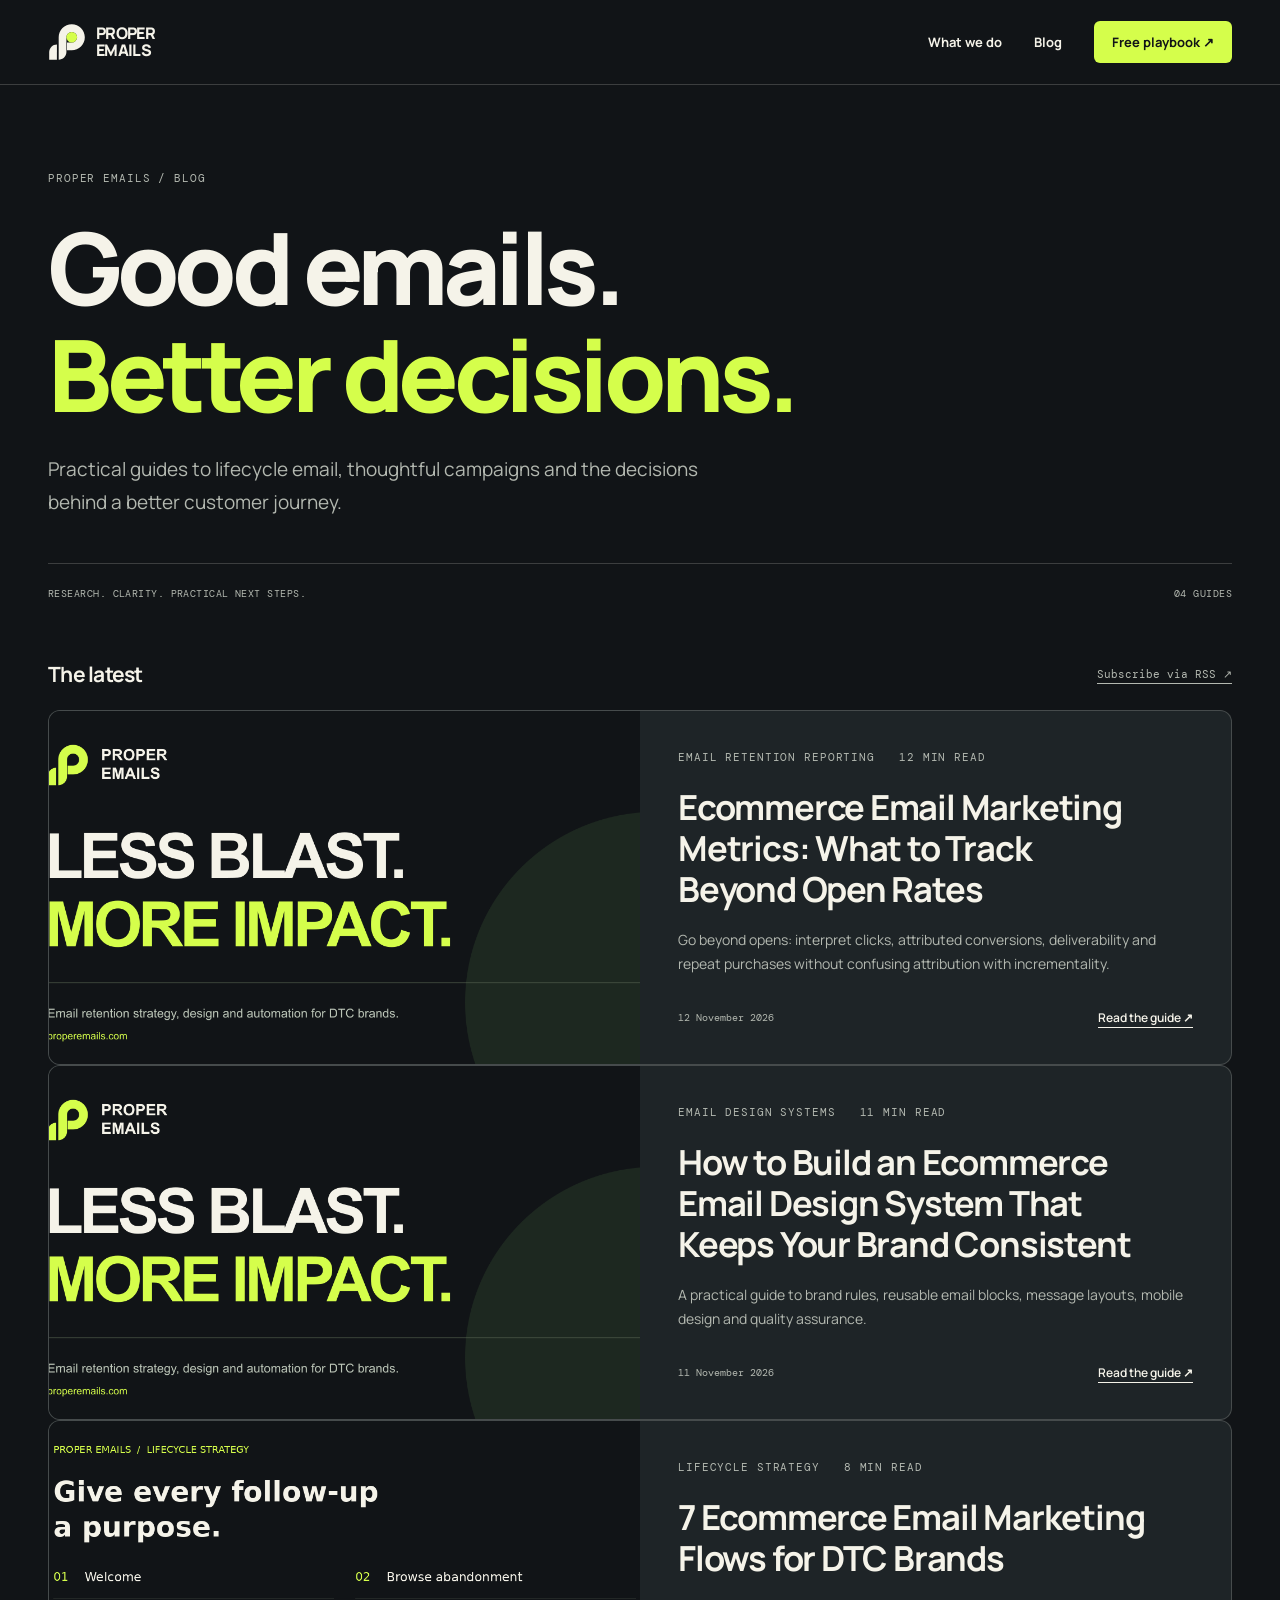
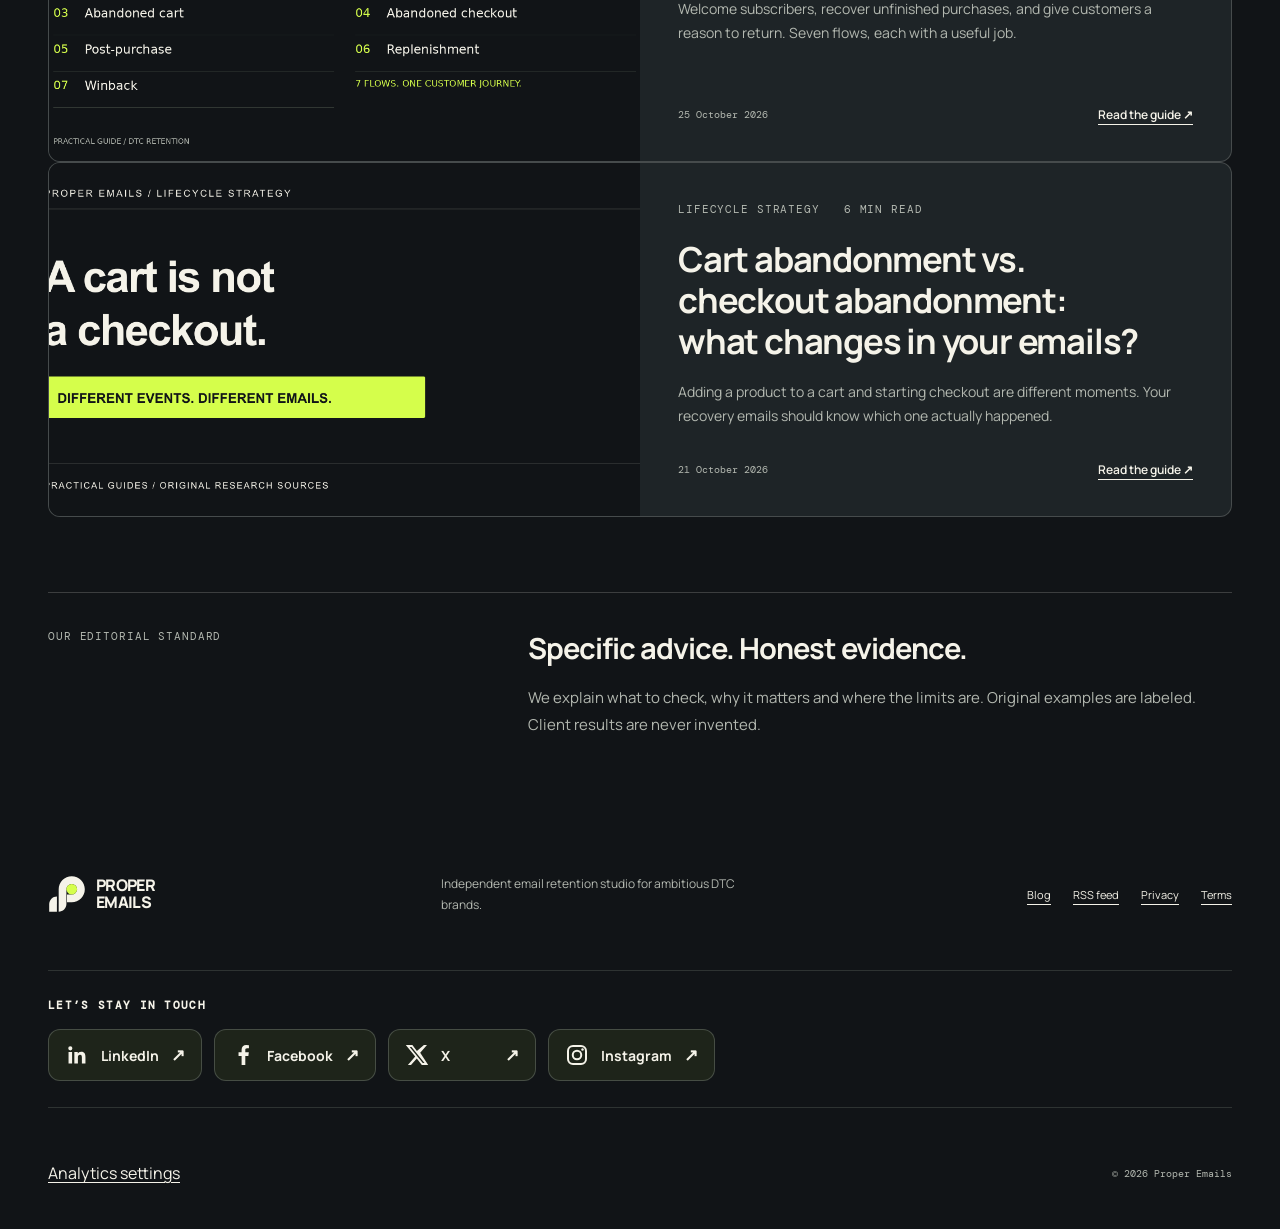
==== commit 71ba049b: "Feature ecommerce email metrics guide in blog index" ====
--- a/blog/index.html
+++ b/blog/index.html
@@ -1,2 +1,2 @@
 <!doctype html>
-<html lang="en" data-theme="proper"><head><meta charset="utf-8"><meta name="viewport" content="width=device-width,initial-scale=1"><meta name="theme-color" content="#111417"><title>Email Retention Guides for Ecommerce | Proper Emails</title><meta name="description" content="Practical guides to lifecycle email, thoughtful campaigns and the decisions behind a better customer journey."><meta name="robots" content="index,follow"><link rel="canonical" href="https://properemails.com/blog/"><link rel="icon" href="/assets/brand/favicon-1024.png" type="image/png" sizes="1024x1024"><link rel="stylesheet" href="/assets/integrations.css?v=social-icons-1"><script defer src="/assets/analytics.js"></script><script src="https://analytics.ahrefs.com/analytics.js" data-key="YZnZ1PcaZa8CDakNyFjhRw" async></script><link rel="alternate" type="application/rss+xml" title="Proper Emails Blog" href="/blog/feed.xml"><meta property="og:type" content="website"><meta property="og:site_name" content="Proper Emails"><meta property="og:title" content="Email Retention Guides for Ecommerce | Proper Emails"><meta property="og:description" content="Practical guides to lifecycle email, thoughtful campaigns and the decisions behind a better customer journey."><meta property="og:url" content="https://properemails.com/blog/"><meta property="og:image" content="https://properemails.com/assets/blog/ecommerce-email-marketing-flows.png"><meta property="og:image:alt" content="Seven ecommerce email flows: welcome, browse abandonment, abandoned cart, abandoned checkout, post-purchase, replenishment, and winback."><meta name="twitter:card" content="summary_large_image"><link rel="preconnect" href="https://fonts.googleapis.com"><link rel="preconnect" href="https://fonts.gstatic.com" crossorigin><link href="https://fonts.googleapis.com/css2?family=DM+Mono:wght@400;500&family=Manrope:wght@400;500;600;700;800&display=swap" rel="stylesheet"><link rel="stylesheet" href="/assets/blog.css"><script type="application/ld+json">{"@context":"https://schema.org","@type":"Blog","name":"Proper Emails Blog","url":"https://properemails.com/blog/","publisher":{"@type":"Organization","@id":"https://properemails.com/#organization","name":"Proper Emails","url":"https://properemails.com/","logo":{"@type":"ImageObject","url":"https://properemails.com/assets/brand/favicon-1024.png","width":1024,"height":1024},"sameAs":["https://www.linkedin.com/in/proper-emails/","https://www.facebook.com/profile.php?id=61595363733910","https://x.com/properemails","https://www.instagram.com/properemails/"]},"blogPost":[{"@type":"BlogPosting","headline":"How to Build an Ecommerce Email Design System That Keeps Your Brand Consistent","url":"https://properemails.com/blog/posts/ecommerce-email-design-system/","datePublished":"2026-11-11"},{"@type":"BlogPosting","headline":"7 Ecommerce Email Marketing Flows for DTC Brands","url":"https://properemails.com/blog/posts/ecommerce-email-marketing-flows/","datePublished":"2026-10-25"},{"@type":"BlogPosting","headline":"Cart abandonment vs. checkout abandonment: what changes in your emails?","url":"https://properemails.com/blog/posts/cart-abandonment-vs-checkout-abandonment/","datePublished":"2026-10-21"}]}</script></head><body><a class="skip" href="#main">Skip to content</a><header class="masthead"><div class="shell masthead-inner"><a class="brand" aria-label="Proper Emails homepage" href="/"><img src="/assets/brand/mark-light.svg" width="38" height="38" alt=""><span class="wordmark"><span>PROPER</span><span>EMAILS</span></span></a><nav aria-label="Main navigation"><a href="/#services">What we do</a><a href="/blog/" aria-current="location">Blog</a><a class="nav-cta" href="/#playbook">Free playbook <span aria-hidden="true">↗︎</span></a></nav></div></header><main id="main"><div class="shell"><header class="index-header"><div class="eyebrow">Proper Emails / Blog</div><h1>Good emails.<br><em>Better decisions.</em></h1><p class="deck">Practical guides to lifecycle email, thoughtful campaigns and the decisions behind a better customer journey.</p><div class="index-meta"><span>RESEARCH. CLARITY. PRACTICAL NEXT STEPS.</span><span>03 GUIDES</span></div></header><section aria-labelledby="latest"><div class="section-label"><h2 id="latest">The latest</h2><a href="/blog/feed.xml">Subscribe via RSS ↗︎</a></div><article class="post-card featured"><a class="post-image" href="/blog/posts/ecommerce-email-design-system/" tabindex="-1" aria-hidden="true"><img src="/assets/brand/social-preview.png" width="1200" height="630" alt="" fetchpriority="high"></a><div class="post-info"><div class="eyebrow">Email design systems <span>11 MIN READ</span></div><h2><a href="/blog/posts/ecommerce-email-design-system/">How to Build an Ecommerce Email Design System That Keeps Your Brand Consistent</a></h2><p>A practical guide to brand rules, reusable email blocks, message layouts, mobile design and quality assurance.</p><div class="card-bottom"><time datetime="2026-11-11">11 November 2026</time><a class="text-link" href="/blog/posts/ecommerce-email-design-system/" aria-label="Read How to Build an Ecommerce Email Design System">Read the guide <span aria-hidden="true">↗︎</span></a></div></div></article><article class="post-card"><a class="post-image" href="/blog/posts/ecommerce-email-marketing-flows/" tabindex="-1" aria-hidden="true"><img src="/assets/blog/ecommerce-email-marketing-flows.png" width="1200" height="630" alt="" fetchpriority="high"></a><div class="post-info"><div class="eyebrow">Lifecycle strategy <span>8 MIN READ</span></div><h2><a href="/blog/posts/ecommerce-email-marketing-flows/">7 Ecommerce Email Marketing Flows for DTC Brands</a></h2><p>Welcome subscribers, recover unfinished purchases, and give customers a reason to return. Seven flows, each with a useful job.</p><div class="card-bottom"><time datetime="2026-10-25">25 October 2026</time><a class="text-link" href="/blog/posts/ecommerce-email-marketing-flows/" aria-label="Read 7 Ecommerce Email Marketing Flows for DTC Brands">Read the guide <span aria-hidden="true">↗︎</span></a></div></div></article><article class="post-card "><a class="post-image" href="/blog/posts/cart-abandonment-vs-checkout-abandonment/" tabindex="-1" aria-hidden="true"><img src="/assets/blog/cart-checkout.png" width="1200" height="630" alt="" loading="lazy"></a><div class="post-info"><div class="eyebrow">Lifecycle strategy <span>6 MIN READ</span></div><h2><a href="/blog/posts/cart-abandonment-vs-checkout-abandonment/">Cart abandonment vs. checkout abandonment: what changes in your emails?</a></h2><p>Adding a product to a cart and starting checkout are different moments. Your recovery emails should know which one actually happened.</p><div class="card-bottom"><time datetime="2026-10-21">21 October 2026</time><a class="text-link" href="/blog/posts/cart-abandonment-vs-checkout-abandonment/" aria-label="Read Cart abandonment vs. checkout abandonment: what changes in your emails?">Read the guide <span aria-hidden="true">↗︎</span></a></div></div></article></section><section class="editorial-strip"><span class="eyebrow">OUR EDITORIAL STANDARD</span><h2>Specific advice. Honest evidence.</h2><p>We explain what to check, why it matters and where the limits are. Original examples are labeled. Client results are never invented.</p></section></div></main><footer class="site-footer"><div class="shell footer-inner"><a class="brand" href="/" aria-label="Proper Emails homepage"><img src="/assets/brand/mark-light.svg" width="38" height="38" alt=""><span class="wordmark"><span>PROPER</span><span>EMAILS</span></span></a><p>Independent email retention studio for ambitious DTC brands.</p><nav aria-label="Footer navigation"><a href="/blog/">Blog</a><a href="/blog/feed.xml">RSS feed</a><a href="/privacy/">Privacy</a><a href="/terms/">Terms</a></nav><nav class="pe-socials" aria-label="Proper Emails social profiles"><span class="pe-socials-label">LET’S STAY IN TOUCH</span><div class="pe-socials-links"><a class="pe-social-link" href="https://www.linkedin.com/in/proper-emails/" target="_blank" rel="noopener noreferrer" aria-label="Proper Emails on LinkedIn (opens in a new tab)"><svg viewBox="0 0 24 24" width="24" height="24" aria-hidden="true" focusable="false"><path d="M20.45 20.45h-3.56v-5.57c0-1.33-.03-3.04-1.85-3.04-1.86 0-2.14 1.45-2.14 2.94v5.67H9.34V9h3.42v1.56h.05c.48-.9 1.64-1.85 3.37-1.85 3.6 0 4.27 2.37 4.27 5.46v6.28ZM5.32 7.43a2.07 2.07 0 1 1 0-4.14 2.07 2.07 0 0 1 0 4.14ZM7.1 20.45H3.54V9H7.1v11.45Z"/></svg><span>LinkedIn</span><span class="pe-social-arrow" aria-hidden="true">↗︎</span></a><a class="pe-social-link" href="https://www.facebook.com/profile.php?id=61595363733910" target="_blank" rel="noopener noreferrer" aria-label="Proper Emails on Facebook (opens in a new tab)"><svg viewBox="0 0 24 24" width="24" height="24" aria-hidden="true" focusable="false"><path d="M14.3 22v-9.12h3.06l.46-3.56H14.3V7.05c0-1.03.28-1.73 1.76-1.73h1.88V2.14A25.1 25.1 0 0 0 15.2 2c-2.72 0-4.59 1.66-4.59 4.7v2.62H7.54v3.56h3.07V22h3.69Z"/></svg><span>Facebook</span><span class="pe-social-arrow" aria-hidden="true">↗︎</span></a><a class="pe-social-link" href="https://x.com/properemails" target="_blank" rel="noopener noreferrer" aria-label="Proper Emails on X (opens in a new tab)"><svg viewBox="0 0 24 24" width="24" height="24" aria-hidden="true" focusable="false"><path d="M18.9 2H22l-6.8 7.8L23.2 22h-6.4l-5-6.6L6 22H2.9l7.3-8.4L.8 2h6.6l4.5 6L18.9 2Zm-1.1 18h1.7L6.5 3.9H4.7L17.8 20Z"/></svg><span>X</span><span class="pe-social-arrow" aria-hidden="true">↗︎</span></a><a class="pe-social-link" href="https://www.instagram.com/properemails/" target="_blank" rel="noopener noreferrer" aria-label="Proper Emails on Instagram (opens in a new tab)"><svg viewBox="0 0 24 24" width="24" height="24" aria-hidden="true" focusable="false"><rect x="3" y="3" width="18" height="18" rx="5" fill="none" stroke="currentColor" stroke-width="2"/><circle cx="12" cy="12" r="4.25" fill="none" stroke="currentColor" stroke-width="2"/><circle cx="17.5" cy="6.5" r="1.25"/></svg><span>Instagram</span><span class="pe-social-arrow" aria-hidden="true">↗︎</span></a></div></nav><button class="pe-analytics-settings" type="button" data-pe-analytics-settings>Analytics settings</button><small>© 2026 Proper Emails</small></div></footer></body></html>
+<html lang="en" data-theme="proper"><head><meta charset="utf-8"><meta name="viewport" content="width=device-width,initial-scale=1"><meta name="theme-color" content="#111417"><title>Email Retention Guides for Ecommerce | Proper Emails</title><meta name="description" content="Practical guides to lifecycle email, thoughtful campaigns and the decisions behind a better customer journey."><meta name="robots" content="index,follow"><link rel="canonical" href="https://properemails.com/blog/"><link rel="icon" href="/assets/brand/favicon-1024.png" type="image/png" sizes="1024x1024"><link rel="stylesheet" href="/assets/integrations.css?v=social-icons-1"><script defer src="/assets/analytics.js"></script><script src="https://analytics.ahrefs.com/analytics.js" data-key="YZnZ1PcaZa8CDakNyFjhRw" async></script><link rel="alternate" type="application/rss+xml" title="Proper Emails Blog" href="/blog/feed.xml"><meta property="og:type" content="website"><meta property="og:site_name" content="Proper Emails"><meta property="og:title" content="Email Retention Guides for Ecommerce | Proper Emails"><meta property="og:description" content="Practical guides to lifecycle email, thoughtful campaigns and the decisions behind a better customer journey."><meta property="og:url" content="https://properemails.com/blog/"><meta property="og:image" content="https://properemails.com/assets/blog/ecommerce-email-marketing-flows.png"><meta property="og:image:alt" content="Seven ecommerce email flows: welcome, browse abandonment, abandoned cart, abandoned checkout, post-purchase, replenishment, and winback."><meta name="twitter:card" content="summary_large_image"><link rel="preconnect" href="https://fonts.googleapis.com"><link rel="preconnect" href="https://fonts.gstatic.com" crossorigin><link href="https://fonts.googleapis.com/css2?family=DM+Mono:wght@400;500&family=Manrope:wght@400;500;600;700;800&display=swap" rel="stylesheet"><link rel="stylesheet" href="/assets/blog.css"><script type="application/ld+json">{"@context":"https://schema.org","@type":"Blog","name":"Proper Emails Blog","url":"https://properemails.com/blog/","publisher":{"@type":"Organization","@id":"https://properemails.com/#organization","name":"Proper Emails","url":"https://properemails.com/","logo":{"@type":"ImageObject","url":"https://properemails.com/assets/brand/favicon-1024.png","width":1024,"height":1024},"sameAs":["https://www.linkedin.com/in/proper-emails/","https://www.facebook.com/profile.php?id=61595363733910","https://x.com/properemails","https://www.instagram.com/properemails/"]},"blogPost":[{"@type":"BlogPosting","headline":"Ecommerce Email Marketing Metrics: What to Track Beyond Open Rates","url":"https://properemails.com/blog/posts/ecommerce-email-marketing-metrics/","datePublished":"2026-11-12"},{"@type":"BlogPosting","headline":"How to Build an Ecommerce Email Design System That Keeps Your Brand Consistent","url":"https://properemails.com/blog/posts/ecommerce-email-design-system/","datePublished":"2026-11-11"},{"@type":"BlogPosting","headline":"7 Ecommerce Email Marketing Flows for DTC Brands","url":"https://properemails.com/blog/posts/ecommerce-email-marketing-flows/","datePublished":"2026-10-25"},{"@type":"BlogPosting","headline":"Cart abandonment vs. checkout abandonment: what changes in your emails?","url":"https://properemails.com/blog/posts/cart-abandonment-vs-checkout-abandonment/","datePublished":"2026-10-21"}]}</script></head><body><a class="skip" href="#main">Skip to content</a><header class="masthead"><div class="shell masthead-inner"><a class="brand" aria-label="Proper Emails homepage" href="/"><img src="/assets/brand/mark-light.svg" width="38" height="38" alt=""><span class="wordmark"><span>PROPER</span><span>EMAILS</span></span></a><nav aria-label="Main navigation"><a href="/#services">What we do</a><a href="/blog/" aria-current="location">Blog</a><a class="nav-cta" href="/#playbook">Free playbook <span aria-hidden="true">↗︎</span></a></nav></div></header><main id="main"><div class="shell"><header class="index-header"><div class="eyebrow">Proper Emails / Blog</div><h1>Good emails.<br><em>Better decisions.</em></h1><p class="deck">Practical guides to lifecycle email, thoughtful campaigns and the decisions behind a better customer journey.</p><div class="index-meta"><span>RESEARCH. CLARITY. PRACTICAL NEXT STEPS.</span><span>04 GUIDES</span></div></header><section aria-labelledby="latest"><div class="section-label"><h2 id="latest">The latest</h2><a href="/blog/feed.xml">Subscribe via RSS ↗︎</a></div><article class="post-card featured"><a class="post-image" href="/blog/posts/ecommerce-email-marketing-metrics/" tabindex="-1" aria-hidden="true"><img src="/assets/brand/social-preview.png" width="1200" height="630" alt="" fetchpriority="high"></a><div class="post-info"><div class="eyebrow">Email retention reporting <span>12 MIN READ</span></div><h2><a href="/blog/posts/ecommerce-email-marketing-metrics/">Ecommerce Email Marketing Metrics: What to Track Beyond Open Rates</a></h2><p>Go beyond opens: interpret clicks, attributed conversions, deliverability and repeat purchases without confusing attribution with incrementality.</p><div class="card-bottom"><time datetime="2026-11-12">12 November 2026</time><a class="text-link" href="/blog/posts/ecommerce-email-marketing-metrics/" aria-label="Read Ecommerce Email Marketing Metrics: What to Track Beyond Open Rates">Read the guide <span aria-hidden="true">↗︎</span></a></div></div></article><article class="post-card"><a class="post-image" href="/blog/posts/ecommerce-email-design-system/" tabindex="-1" aria-hidden="true"><img src="/assets/brand/social-preview.png" width="1200" height="630" alt="" fetchpriority="high"></a><div class="post-info"><div class="eyebrow">Email design systems <span>11 MIN READ</span></div><h2><a href="/blog/posts/ecommerce-email-design-system/">How to Build an Ecommerce Email Design System That Keeps Your Brand Consistent</a></h2><p>A practical guide to brand rules, reusable email blocks, message layouts, mobile design and quality assurance.</p><div class="card-bottom"><time datetime="2026-11-11">11 November 2026</time><a class="text-link" href="/blog/posts/ecommerce-email-design-system/" aria-label="Read How to Build an Ecommerce Email Design System">Read the guide <span aria-hidden="true">↗︎</span></a></div></div></article><article class="post-card"><a class="post-image" href="/blog/posts/ecommerce-email-marketing-flows/" tabindex="-1" aria-hidden="true"><img src="/assets/blog/ecommerce-email-marketing-flows.png" width="1200" height="630" alt="" fetchpriority="high"></a><div class="post-info"><div class="eyebrow">Lifecycle strategy <span>8 MIN READ</span></div><h2><a href="/blog/posts/ecommerce-email-marketing-flows/">7 Ecommerce Email Marketing Flows for DTC Brands</a></h2><p>Welcome subscribers, recover unfinished purchases, and give customers a reason to return. Seven flows, each with a useful job.</p><div class="card-bottom"><time datetime="2026-10-25">25 October 2026</time><a class="text-link" href="/blog/posts/ecommerce-email-marketing-flows/" aria-label="Read 7 Ecommerce Email Marketing Flows for DTC Brands">Read the guide <span aria-hidden="true">↗︎</span></a></div></div></article><article class="post-card "><a class="post-image" href="/blog/posts/cart-abandonment-vs-checkout-abandonment/" tabindex="-1" aria-hidden="true"><img src="/assets/blog/cart-checkout.png" width="1200" height="630" alt="" loading="lazy"></a><div class="post-info"><div class="eyebrow">Lifecycle strategy <span>6 MIN READ</span></div><h2><a href="/blog/posts/cart-abandonment-vs-checkout-abandonment/">Cart abandonment vs. checkout abandonment: what changes in your emails?</a></h2><p>Adding a product to a cart and starting checkout are different moments. Your recovery emails should know which one actually happened.</p><div class="card-bottom"><time datetime="2026-10-21">21 October 2026</time><a class="text-link" href="/blog/posts/cart-abandonment-vs-checkout-abandonment/" aria-label="Read Cart abandonment vs. checkout abandonment: what changes in your emails?">Read the guide <span aria-hidden="true">↗︎</span></a></div></div></article></section><section class="editorial-strip"><span class="eyebrow">OUR EDITORIAL STANDARD</span><h2>Specific advice. Honest evidence.</h2><p>We explain what to check, why it matters and where the limits are. Original examples are labeled. Client results are never invented.</p></section></div></main><footer class="site-footer"><div class="shell footer-inner"><a class="brand" href="/" aria-label="Proper Emails homepage"><img src="/assets/brand/mark-light.svg" width="38" height="38" alt=""><span class="wordmark"><span>PROPER</span><span>EMAILS</span></span></a><p>Independent email retention studio for ambitious DTC brands.</p><nav aria-label="Footer navigation"><a href="/blog/">Blog</a><a href="/blog/feed.xml">RSS feed</a><a href="/privacy/">Privacy</a><a href="/terms/">Terms</a></nav><nav class="pe-socials" aria-label="Proper Emails social profiles"><span class="pe-socials-label">LET’S STAY IN TOUCH</span><div class="pe-socials-links"><a class="pe-social-link" href="https://www.linkedin.com/in/proper-emails/" target="_blank" rel="noopener noreferrer" aria-label="Proper Emails on LinkedIn (opens in a new tab)"><svg viewBox="0 0 24 24" width="24" height="24" aria-hidden="true" focusable="false"><path d="M20.45 20.45h-3.56v-5.57c0-1.33-.03-3.04-1.85-3.04-1.86 0-2.14 1.45-2.14 2.94v5.67H9.34V9h3.42v1.56h.05c.48-.9 1.64-1.85 3.37-1.85 3.6 0 4.27 2.37 4.27 5.46v6.28ZM5.32 7.43a2.07 2.07 0 1 1 0-4.14 2.07 2.07 0 0 1 0 4.14ZM7.1 20.45H3.54V9H7.1v11.45Z"/></svg><span>LinkedIn</span><span class="pe-social-arrow" aria-hidden="true">↗︎</span></a><a class="pe-social-link" href="https://www.facebook.com/profile.php?id=61595363733910" target="_blank" rel="noopener noreferrer" aria-label="Proper Emails on Facebook (opens in a new tab)"><svg viewBox="0 0 24 24" width="24" height="24" aria-hidden="true" focusable="false"><path d="M14.3 22v-9.12h3.06l.46-3.56H14.3V7.05c0-1.03.28-1.73 1.76-1.73h1.88V2.14A25.1 25.1 0 0 0 15.2 2c-2.72 0-4.59 1.66-4.59 4.7v2.62H7.54v3.56h3.07V22h3.69Z"/></svg><span>Facebook</span><span class="pe-social-arrow" aria-hidden="true">↗︎</span></a><a class="pe-social-link" href="https://x.com/properemails" target="_blank" rel="noopener noreferrer" aria-label="Proper Emails on X (opens in a new tab)"><svg viewBox="0 0 24 24" width="24" height="24" aria-hidden="true" focusable="false"><path d="M18.9 2H22l-6.8 7.8L23.2 22h-6.4l-5-6.6L6 22H2.9l7.3-8.4L.8 2h6.6l4.5 6L18.9 2Zm-1.1 18h1.7L6.5 3.9H4.7L17.8 20Z"/></svg><span>X</span><span class="pe-social-arrow" aria-hidden="true">↗︎</span></a><a class="pe-social-link" href="https://www.instagram.com/properemails/" target="_blank" rel="noopener noreferrer" aria-label="Proper Emails on Instagram (opens in a new tab)"><svg viewBox="0 0 24 24" width="24" height="24" aria-hidden="true" focusable="false"><rect x="3" y="3" width="18" height="18" rx="5" fill="none" stroke="currentColor" stroke-width="2"/><circle cx="12" cy="12" r="4.25" fill="none" stroke="currentColor" stroke-width="2"/><circle cx="17.5" cy="6.5" r="1.25"/></svg><span>Instagram</span><span class="pe-social-arrow" aria-hidden="true">↗︎</span></a></div></nav><button class="pe-analytics-settings" type="button" data-pe-analytics-settings>Analytics settings</button><small>© 2026 Proper Emails</small></div></footer></body></html>
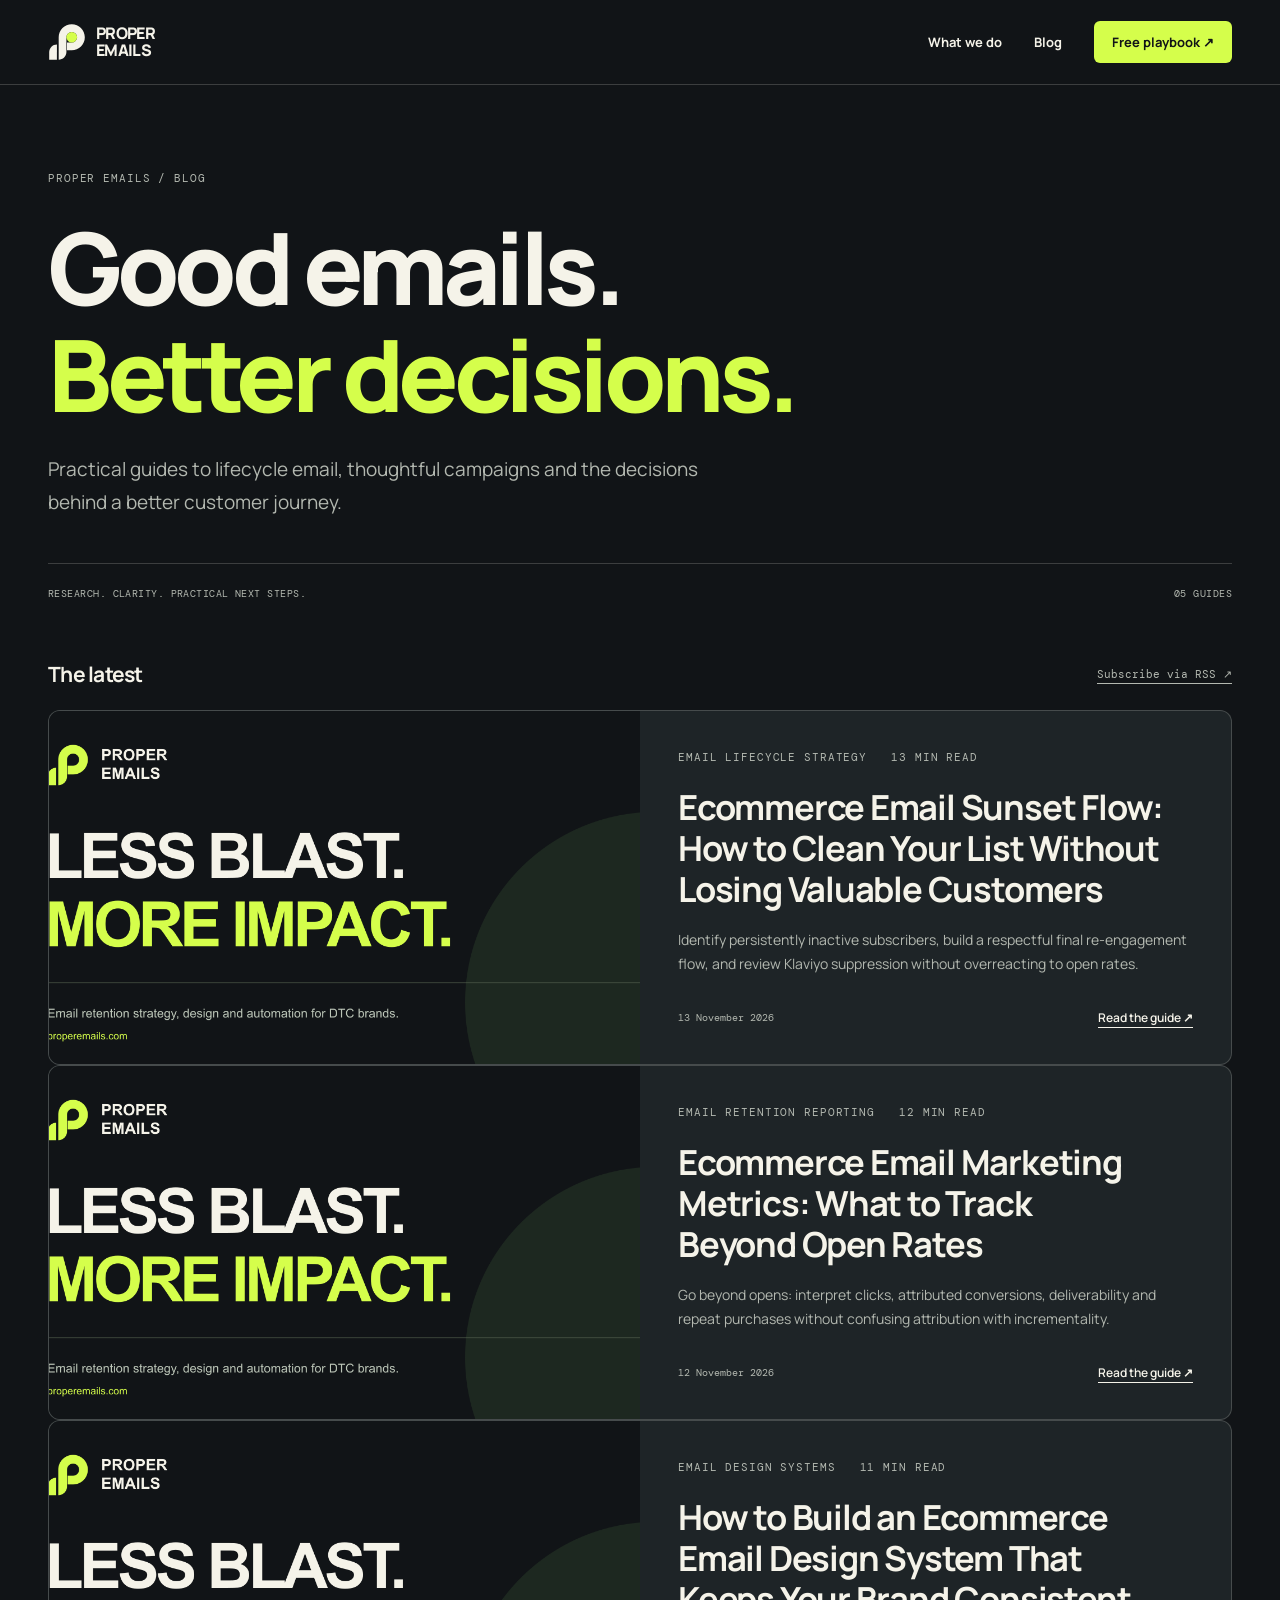
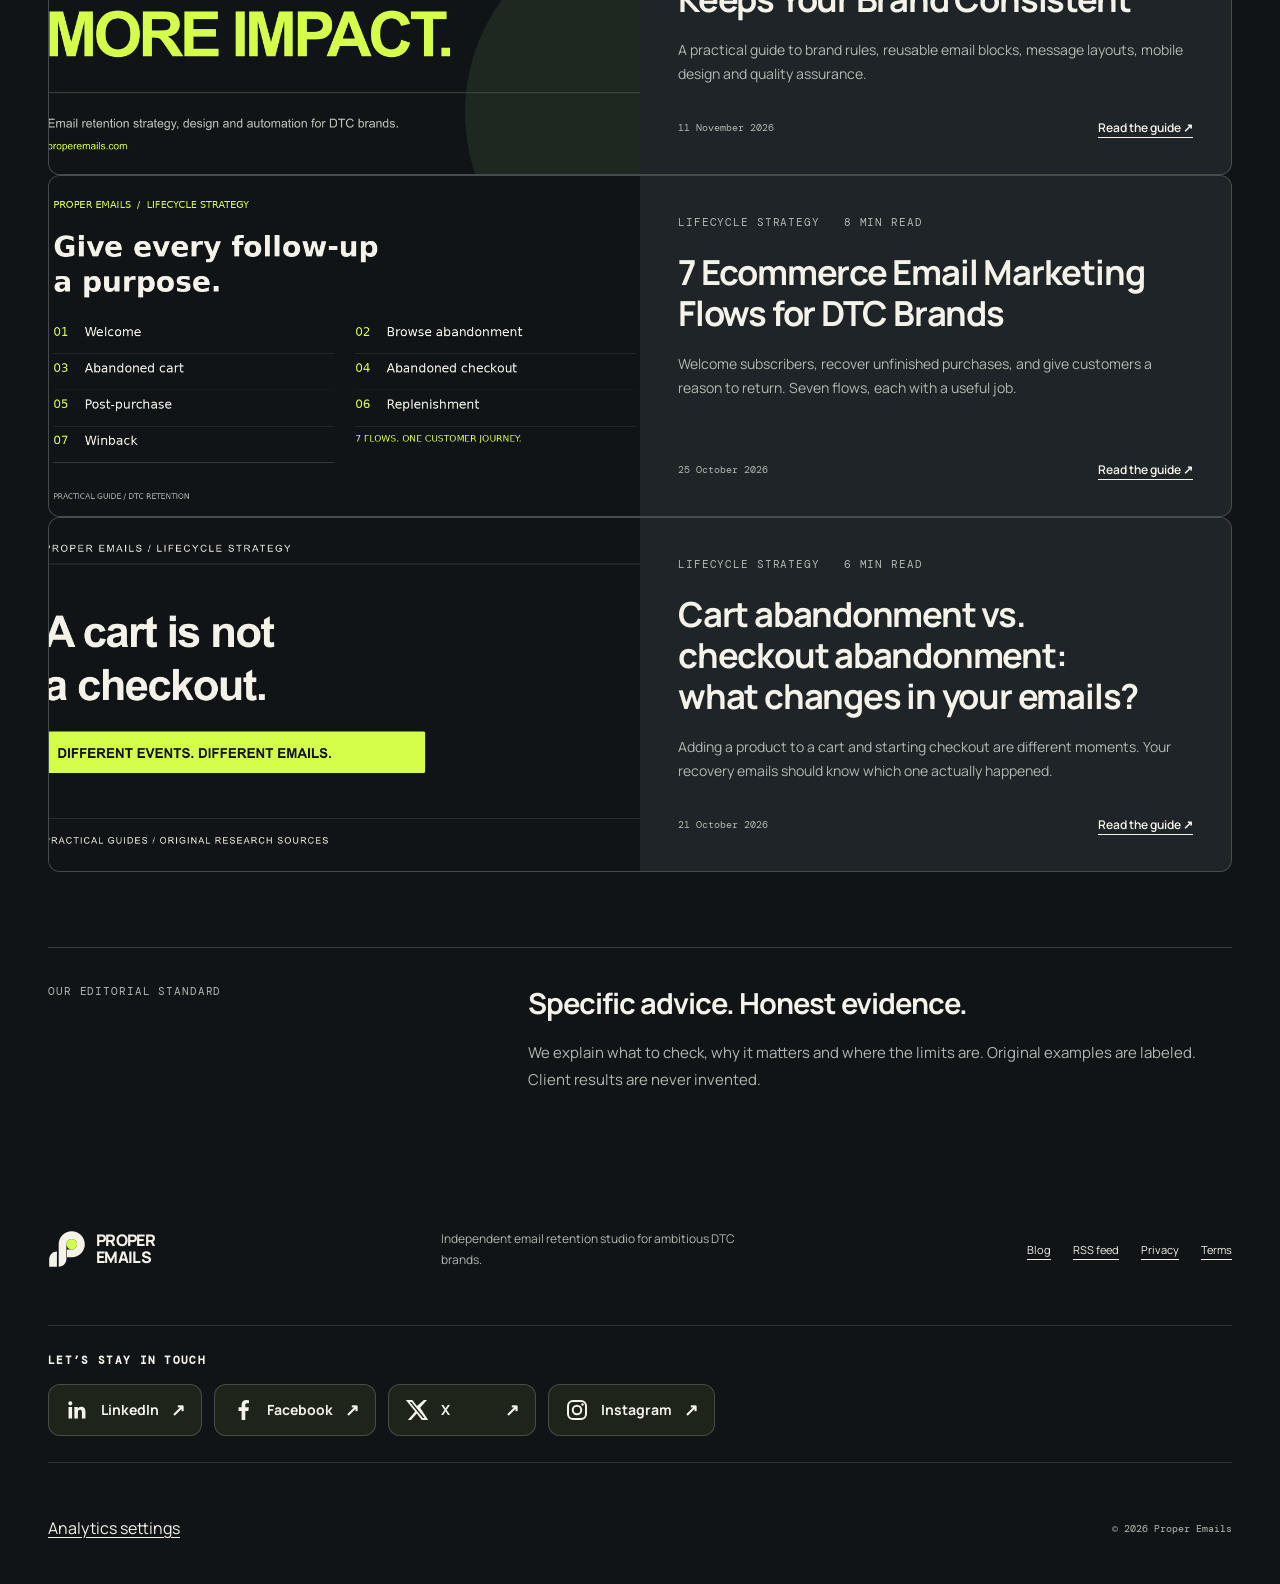
==== commit fdccbdbb: "Feature sunset-flow guide in blog index" ====
--- a/blog/index.html
+++ b/blog/index.html
@@ -1,2 +1,2 @@
 <!doctype html>
-<html lang="en" data-theme="proper"><head><meta charset="utf-8"><meta name="viewport" content="width=device-width,initial-scale=1"><meta name="theme-color" content="#111417"><title>Email Retention Guides for Ecommerce | Proper Emails</title><meta name="description" content="Practical guides to lifecycle email, thoughtful campaigns and the decisions behind a better customer journey."><meta name="robots" content="index,follow"><link rel="canonical" href="https://properemails.com/blog/"><link rel="icon" href="/assets/brand/favicon-1024.png" type="image/png" sizes="1024x1024"><link rel="stylesheet" href="/assets/integrations.css?v=social-icons-1"><script defer src="/assets/analytics.js"></script><script src="https://analytics.ahrefs.com/analytics.js" data-key="YZnZ1PcaZa8CDakNyFjhRw" async></script><link rel="alternate" type="application/rss+xml" title="Proper Emails Blog" href="/blog/feed.xml"><meta property="og:type" content="website"><meta property="og:site_name" content="Proper Emails"><meta property="og:title" content="Email Retention Guides for Ecommerce | Proper Emails"><meta property="og:description" content="Practical guides to lifecycle email, thoughtful campaigns and the decisions behind a better customer journey."><meta property="og:url" content="https://properemails.com/blog/"><meta property="og:image" content="https://properemails.com/assets/blog/ecommerce-email-marketing-flows.png"><meta property="og:image:alt" content="Seven ecommerce email flows: welcome, browse abandonment, abandoned cart, abandoned checkout, post-purchase, replenishment, and winback."><meta name="twitter:card" content="summary_large_image"><link rel="preconnect" href="https://fonts.googleapis.com"><link rel="preconnect" href="https://fonts.gstatic.com" crossorigin><link href="https://fonts.googleapis.com/css2?family=DM+Mono:wght@400;500&family=Manrope:wght@400;500;600;700;800&display=swap" rel="stylesheet"><link rel="stylesheet" href="/assets/blog.css"><script type="application/ld+json">{"@context":"https://schema.org","@type":"Blog","name":"Proper Emails Blog","url":"https://properemails.com/blog/","publisher":{"@type":"Organization","@id":"https://properemails.com/#organization","name":"Proper Emails","url":"https://properemails.com/","logo":{"@type":"ImageObject","url":"https://properemails.com/assets/brand/favicon-1024.png","width":1024,"height":1024},"sameAs":["https://www.linkedin.com/in/proper-emails/","https://www.facebook.com/profile.php?id=61595363733910","https://x.com/properemails","https://www.instagram.com/properemails/"]},"blogPost":[{"@type":"BlogPosting","headline":"Ecommerce Email Marketing Metrics: What to Track Beyond Open Rates","url":"https://properemails.com/blog/posts/ecommerce-email-marketing-metrics/","datePublished":"2026-11-12"},{"@type":"BlogPosting","headline":"How to Build an Ecommerce Email Design System That Keeps Your Brand Consistent","url":"https://properemails.com/blog/posts/ecommerce-email-design-system/","datePublished":"2026-11-11"},{"@type":"BlogPosting","headline":"7 Ecommerce Email Marketing Flows for DTC Brands","url":"https://properemails.com/blog/posts/ecommerce-email-marketing-flows/","datePublished":"2026-10-25"},{"@type":"BlogPosting","headline":"Cart abandonment vs. checkout abandonment: what changes in your emails?","url":"https://properemails.com/blog/posts/cart-abandonment-vs-checkout-abandonment/","datePublished":"2026-10-21"}]}</script></head><body><a class="skip" href="#main">Skip to content</a><header class="masthead"><div class="shell masthead-inner"><a class="brand" aria-label="Proper Emails homepage" href="/"><img src="/assets/brand/mark-light.svg" width="38" height="38" alt=""><span class="wordmark"><span>PROPER</span><span>EMAILS</span></span></a><nav aria-label="Main navigation"><a href="/#services">What we do</a><a href="/blog/" aria-current="location">Blog</a><a class="nav-cta" href="/#playbook">Free playbook <span aria-hidden="true">↗︎</span></a></nav></div></header><main id="main"><div class="shell"><header class="index-header"><div class="eyebrow">Proper Emails / Blog</div><h1>Good emails.<br><em>Better decisions.</em></h1><p class="deck">Practical guides to lifecycle email, thoughtful campaigns and the decisions behind a better customer journey.</p><div class="index-meta"><span>RESEARCH. CLARITY. PRACTICAL NEXT STEPS.</span><span>04 GUIDES</span></div></header><section aria-labelledby="latest"><div class="section-label"><h2 id="latest">The latest</h2><a href="/blog/feed.xml">Subscribe via RSS ↗︎</a></div><article class="post-card featured"><a class="post-image" href="/blog/posts/ecommerce-email-marketing-metrics/" tabindex="-1" aria-hidden="true"><img src="/assets/brand/social-preview.png" width="1200" height="630" alt="" fetchpriority="high"></a><div class="post-info"><div class="eyebrow">Email retention reporting <span>12 MIN READ</span></div><h2><a href="/blog/posts/ecommerce-email-marketing-metrics/">Ecommerce Email Marketing Metrics: What to Track Beyond Open Rates</a></h2><p>Go beyond opens: interpret clicks, attributed conversions, deliverability and repeat purchases without confusing attribution with incrementality.</p><div class="card-bottom"><time datetime="2026-11-12">12 November 2026</time><a class="text-link" href="/blog/posts/ecommerce-email-marketing-metrics/" aria-label="Read Ecommerce Email Marketing Metrics: What to Track Beyond Open Rates">Read the guide <span aria-hidden="true">↗︎</span></a></div></div></article><article class="post-card"><a class="post-image" href="/blog/posts/ecommerce-email-design-system/" tabindex="-1" aria-hidden="true"><img src="/assets/brand/social-preview.png" width="1200" height="630" alt="" fetchpriority="high"></a><div class="post-info"><div class="eyebrow">Email design systems <span>11 MIN READ</span></div><h2><a href="/blog/posts/ecommerce-email-design-system/">How to Build an Ecommerce Email Design System That Keeps Your Brand Consistent</a></h2><p>A practical guide to brand rules, reusable email blocks, message layouts, mobile design and quality assurance.</p><div class="card-bottom"><time datetime="2026-11-11">11 November 2026</time><a class="text-link" href="/blog/posts/ecommerce-email-design-system/" aria-label="Read How to Build an Ecommerce Email Design System">Read the guide <span aria-hidden="true">↗︎</span></a></div></div></article><article class="post-card"><a class="post-image" href="/blog/posts/ecommerce-email-marketing-flows/" tabindex="-1" aria-hidden="true"><img src="/assets/blog/ecommerce-email-marketing-flows.png" width="1200" height="630" alt="" fetchpriority="high"></a><div class="post-info"><div class="eyebrow">Lifecycle strategy <span>8 MIN READ</span></div><h2><a href="/blog/posts/ecommerce-email-marketing-flows/">7 Ecommerce Email Marketing Flows for DTC Brands</a></h2><p>Welcome subscribers, recover unfinished purchases, and give customers a reason to return. Seven flows, each with a useful job.</p><div class="card-bottom"><time datetime="2026-10-25">25 October 2026</time><a class="text-link" href="/blog/posts/ecommerce-email-marketing-flows/" aria-label="Read 7 Ecommerce Email Marketing Flows for DTC Brands">Read the guide <span aria-hidden="true">↗︎</span></a></div></div></article><article class="post-card "><a class="post-image" href="/blog/posts/cart-abandonment-vs-checkout-abandonment/" tabindex="-1" aria-hidden="true"><img src="/assets/blog/cart-checkout.png" width="1200" height="630" alt="" loading="lazy"></a><div class="post-info"><div class="eyebrow">Lifecycle strategy <span>6 MIN READ</span></div><h2><a href="/blog/posts/cart-abandonment-vs-checkout-abandonment/">Cart abandonment vs. checkout abandonment: what changes in your emails?</a></h2><p>Adding a product to a cart and starting checkout are different moments. Your recovery emails should know which one actually happened.</p><div class="card-bottom"><time datetime="2026-10-21">21 October 2026</time><a class="text-link" href="/blog/posts/cart-abandonment-vs-checkout-abandonment/" aria-label="Read Cart abandonment vs. checkout abandonment: what changes in your emails?">Read the guide <span aria-hidden="true">↗︎</span></a></div></div></article></section><section class="editorial-strip"><span class="eyebrow">OUR EDITORIAL STANDARD</span><h2>Specific advice. Honest evidence.</h2><p>We explain what to check, why it matters and where the limits are. Original examples are labeled. Client results are never invented.</p></section></div></main><footer class="site-footer"><div class="shell footer-inner"><a class="brand" href="/" aria-label="Proper Emails homepage"><img src="/assets/brand/mark-light.svg" width="38" height="38" alt=""><span class="wordmark"><span>PROPER</span><span>EMAILS</span></span></a><p>Independent email retention studio for ambitious DTC brands.</p><nav aria-label="Footer navigation"><a href="/blog/">Blog</a><a href="/blog/feed.xml">RSS feed</a><a href="/privacy/">Privacy</a><a href="/terms/">Terms</a></nav><nav class="pe-socials" aria-label="Proper Emails social profiles"><span class="pe-socials-label">LET’S STAY IN TOUCH</span><div class="pe-socials-links"><a class="pe-social-link" href="https://www.linkedin.com/in/proper-emails/" target="_blank" rel="noopener noreferrer" aria-label="Proper Emails on LinkedIn (opens in a new tab)"><svg viewBox="0 0 24 24" width="24" height="24" aria-hidden="true" focusable="false"><path d="M20.45 20.45h-3.56v-5.57c0-1.33-.03-3.04-1.85-3.04-1.86 0-2.14 1.45-2.14 2.94v5.67H9.34V9h3.42v1.56h.05c.48-.9 1.64-1.85 3.37-1.85 3.6 0 4.27 2.37 4.27 5.46v6.28ZM5.32 7.43a2.07 2.07 0 1 1 0-4.14 2.07 2.07 0 0 1 0 4.14ZM7.1 20.45H3.54V9H7.1v11.45Z"/></svg><span>LinkedIn</span><span class="pe-social-arrow" aria-hidden="true">↗︎</span></a><a class="pe-social-link" href="https://www.facebook.com/profile.php?id=61595363733910" target="_blank" rel="noopener noreferrer" aria-label="Proper Emails on Facebook (opens in a new tab)"><svg viewBox="0 0 24 24" width="24" height="24" aria-hidden="true" focusable="false"><path d="M14.3 22v-9.12h3.06l.46-3.56H14.3V7.05c0-1.03.28-1.73 1.76-1.73h1.88V2.14A25.1 25.1 0 0 0 15.2 2c-2.72 0-4.59 1.66-4.59 4.7v2.62H7.54v3.56h3.07V22h3.69Z"/></svg><span>Facebook</span><span class="pe-social-arrow" aria-hidden="true">↗︎</span></a><a class="pe-social-link" href="https://x.com/properemails" target="_blank" rel="noopener noreferrer" aria-label="Proper Emails on X (opens in a new tab)"><svg viewBox="0 0 24 24" width="24" height="24" aria-hidden="true" focusable="false"><path d="M18.9 2H22l-6.8 7.8L23.2 22h-6.4l-5-6.6L6 22H2.9l7.3-8.4L.8 2h6.6l4.5 6L18.9 2Zm-1.1 18h1.7L6.5 3.9H4.7L17.8 20Z"/></svg><span>X</span><span class="pe-social-arrow" aria-hidden="true">↗︎</span></a><a class="pe-social-link" href="https://www.instagram.com/properemails/" target="_blank" rel="noopener noreferrer" aria-label="Proper Emails on Instagram (opens in a new tab)"><svg viewBox="0 0 24 24" width="24" height="24" aria-hidden="true" focusable="false"><rect x="3" y="3" width="18" height="18" rx="5" fill="none" stroke="currentColor" stroke-width="2"/><circle cx="12" cy="12" r="4.25" fill="none" stroke="currentColor" stroke-width="2"/><circle cx="17.5" cy="6.5" r="1.25"/></svg><span>Instagram</span><span class="pe-social-arrow" aria-hidden="true">↗︎</span></a></div></nav><button class="pe-analytics-settings" type="button" data-pe-analytics-settings>Analytics settings</button><small>© 2026 Proper Emails</small></div></footer></body></html>
+<html lang="en" data-theme="proper"><head><meta charset="utf-8"><meta name="viewport" content="width=device-width,initial-scale=1"><meta name="theme-color" content="#111417"><title>Email Retention Guides for Ecommerce | Proper Emails</title><meta name="description" content="Practical guides to lifecycle email, thoughtful campaigns and the decisions behind a better customer journey."><meta name="robots" content="index,follow"><link rel="canonical" href="https://properemails.com/blog/"><link rel="icon" href="/assets/brand/favicon-1024.png" type="image/png" sizes="1024x1024"><link rel="stylesheet" href="/assets/integrations.css?v=social-icons-1"><script defer src="/assets/analytics.js"></script><script src="https://analytics.ahrefs.com/analytics.js" data-key="YZnZ1PcaZa8CDakNyFjhRw" async></script><link rel="alternate" type="application/rss+xml" title="Proper Emails Blog" href="/blog/feed.xml"><meta property="og:type" content="website"><meta property="og:site_name" content="Proper Emails"><meta property="og:title" content="Email Retention Guides for Ecommerce | Proper Emails"><meta property="og:description" content="Practical guides to lifecycle email, thoughtful campaigns and the decisions behind a better customer journey."><meta property="og:url" content="https://properemails.com/blog/"><meta property="og:image" content="https://properemails.com/assets/blog/ecommerce-email-marketing-flows.png"><meta property="og:image:alt" content="Seven ecommerce email flows: welcome, browse abandonment, abandoned cart, abandoned checkout, post-purchase, replenishment, and winback."><meta name="twitter:card" content="summary_large_image"><link rel="preconnect" href="https://fonts.googleapis.com"><link rel="preconnect" href="https://fonts.gstatic.com" crossorigin><link href="https://fonts.googleapis.com/css2?family=DM+Mono:wght@400;500&family=Manrope:wght@400;500;600;700;800&display=swap" rel="stylesheet"><link rel="stylesheet" href="/assets/blog.css"><script type="application/ld+json">{"@context":"https://schema.org","@type":"Blog","name":"Proper Emails Blog","url":"https://properemails.com/blog/","publisher":{"@type":"Organization","@id":"https://properemails.com/#organization","name":"Proper Emails","url":"https://properemails.com/","logo":{"@type":"ImageObject","url":"https://properemails.com/assets/brand/favicon-1024.png","width":1024,"height":1024},"sameAs":["https://www.linkedin.com/in/proper-emails/","https://www.facebook.com/profile.php?id=61595363733910","https://x.com/properemails","https://www.instagram.com/properemails/"]},"blogPost":[{"@type":"BlogPosting","headline":"Ecommerce Email Sunset Flow: How to Clean Your List Without Losing Valuable Customers","url":"https://properemails.com/blog/posts/ecommerce-email-sunset-flow/","datePublished":"2026-11-13"},{"@type":"BlogPosting","headline":"Ecommerce Email Marketing Metrics: What to Track Beyond Open Rates","url":"https://properemails.com/blog/posts/ecommerce-email-marketing-metrics/","datePublished":"2026-11-12"},{"@type":"BlogPosting","headline":"How to Build an Ecommerce Email Design System That Keeps Your Brand Consistent","url":"https://properemails.com/blog/posts/ecommerce-email-design-system/","datePublished":"2026-11-11"},{"@type":"BlogPosting","headline":"7 Ecommerce Email Marketing Flows for DTC Brands","url":"https://properemails.com/blog/posts/ecommerce-email-marketing-flows/","datePublished":"2026-10-25"},{"@type":"BlogPosting","headline":"Cart abandonment vs. checkout abandonment: what changes in your emails?","url":"https://properemails.com/blog/posts/cart-abandonment-vs-checkout-abandonment/","datePublished":"2026-10-21"}]}</script></head><body><a class="skip" href="#main">Skip to content</a><header class="masthead"><div class="shell masthead-inner"><a class="brand" aria-label="Proper Emails homepage" href="/"><img src="/assets/brand/mark-light.svg" width="38" height="38" alt=""><span class="wordmark"><span>PROPER</span><span>EMAILS</span></span></a><nav aria-label="Main navigation"><a href="/#services">What we do</a><a href="/blog/" aria-current="location">Blog</a><a class="nav-cta" href="/#playbook">Free playbook <span aria-hidden="true">↗︎</span></a></nav></div></header><main id="main"><div class="shell"><header class="index-header"><div class="eyebrow">Proper Emails / Blog</div><h1>Good emails.<br><em>Better decisions.</em></h1><p class="deck">Practical guides to lifecycle email, thoughtful campaigns and the decisions behind a better customer journey.</p><div class="index-meta"><span>RESEARCH. CLARITY. PRACTICAL NEXT STEPS.</span><span>05 GUIDES</span></div></header><section aria-labelledby="latest"><div class="section-label"><h2 id="latest">The latest</h2><a href="/blog/feed.xml">Subscribe via RSS ↗︎</a></div><article class="post-card featured"><a class="post-image" href="/blog/posts/ecommerce-email-sunset-flow/" tabindex="-1" aria-hidden="true"><img src="/assets/brand/social-preview.png" width="1200" height="630" alt="" fetchpriority="high"></a><div class="post-info"><div class="eyebrow">Email lifecycle strategy <span>13 MIN READ</span></div><h2><a href="/blog/posts/ecommerce-email-sunset-flow/">Ecommerce Email Sunset Flow: How to Clean Your List Without Losing Valuable Customers</a></h2><p>Identify persistently inactive subscribers, build a respectful final re-engagement flow, and review Klaviyo suppression without overreacting to open rates.</p><div class="card-bottom"><time datetime="2026-11-13">13 November 2026</time><a class="text-link" href="/blog/posts/ecommerce-email-sunset-flow/" aria-label="Read Ecommerce Email Sunset Flow">Read the guide <span aria-hidden="true">↗︎</span></a></div></div></article><article class="post-card"><a class="post-image" href="/blog/posts/ecommerce-email-marketing-metrics/" tabindex="-1" aria-hidden="true"><img src="/assets/brand/social-preview.png" width="1200" height="630" alt="" fetchpriority="high"></a><div class="post-info"><div class="eyebrow">Email retention reporting <span>12 MIN READ</span></div><h2><a href="/blog/posts/ecommerce-email-marketing-metrics/">Ecommerce Email Marketing Metrics: What to Track Beyond Open Rates</a></h2><p>Go beyond opens: interpret clicks, attributed conversions, deliverability and repeat purchases without confusing attribution with incrementality.</p><div class="card-bottom"><time datetime="2026-11-12">12 November 2026</time><a class="text-link" href="/blog/posts/ecommerce-email-marketing-metrics/" aria-label="Read Ecommerce Email Marketing Metrics: What to Track Beyond Open Rates">Read the guide <span aria-hidden="true">↗︎</span></a></div></div></article><article class="post-card"><a class="post-image" href="/blog/posts/ecommerce-email-design-system/" tabindex="-1" aria-hidden="true"><img src="/assets/brand/social-preview.png" width="1200" height="630" alt="" fetchpriority="high"></a><div class="post-info"><div class="eyebrow">Email design systems <span>11 MIN READ</span></div><h2><a href="/blog/posts/ecommerce-email-design-system/">How to Build an Ecommerce Email Design System That Keeps Your Brand Consistent</a></h2><p>A practical guide to brand rules, reusable email blocks, message layouts, mobile design and quality assurance.</p><div class="card-bottom"><time datetime="2026-11-11">11 November 2026</time><a class="text-link" href="/blog/posts/ecommerce-email-design-system/" aria-label="Read How to Build an Ecommerce Email Design System">Read the guide <span aria-hidden="true">↗︎</span></a></div></div></article><article class="post-card"><a class="post-image" href="/blog/posts/ecommerce-email-marketing-flows/" tabindex="-1" aria-hidden="true"><img src="/assets/blog/ecommerce-email-marketing-flows.png" width="1200" height="630" alt="" fetchpriority="high"></a><div class="post-info"><div class="eyebrow">Lifecycle strategy <span>8 MIN READ</span></div><h2><a href="/blog/posts/ecommerce-email-marketing-flows/">7 Ecommerce Email Marketing Flows for DTC Brands</a></h2><p>Welcome subscribers, recover unfinished purchases, and give customers a reason to return. Seven flows, each with a useful job.</p><div class="card-bottom"><time datetime="2026-10-25">25 October 2026</time><a class="text-link" href="/blog/posts/ecommerce-email-marketing-flows/" aria-label="Read 7 Ecommerce Email Marketing Flows for DTC Brands">Read the guide <span aria-hidden="true">↗︎</span></a></div></div></article><article class="post-card "><a class="post-image" href="/blog/posts/cart-abandonment-vs-checkout-abandonment/" tabindex="-1" aria-hidden="true"><img src="/assets/blog/cart-checkout.png" width="1200" height="630" alt="" loading="lazy"></a><div class="post-info"><div class="eyebrow">Lifecycle strategy <span>6 MIN READ</span></div><h2><a href="/blog/posts/cart-abandonment-vs-checkout-abandonment/">Cart abandonment vs. checkout abandonment: what changes in your emails?</a></h2><p>Adding a product to a cart and starting checkout are different moments. Your recovery emails should know which one actually happened.</p><div class="card-bottom"><time datetime="2026-10-21">21 October 2026</time><a class="text-link" href="/blog/posts/cart-abandonment-vs-checkout-abandonment/" aria-label="Read Cart abandonment vs. checkout abandonment: what changes in your emails?">Read the guide <span aria-hidden="true">↗︎</span></a></div></div></article></section><section class="editorial-strip"><span class="eyebrow">OUR EDITORIAL STANDARD</span><h2>Specific advice. Honest evidence.</h2><p>We explain what to check, why it matters and where the limits are. Original examples are labeled. Client results are never invented.</p></section></div></main><footer class="site-footer"><div class="shell footer-inner"><a class="brand" href="/" aria-label="Proper Emails homepage"><img src="/assets/brand/mark-light.svg" width="38" height="38" alt=""><span class="wordmark"><span>PROPER</span><span>EMAILS</span></span></a><p>Independent email retention studio for ambitious DTC brands.</p><nav aria-label="Footer navigation"><a href="/blog/">Blog</a><a href="/blog/feed.xml">RSS feed</a><a href="/privacy/">Privacy</a><a href="/terms/">Terms</a></nav><nav class="pe-socials" aria-label="Proper Emails social profiles"><span class="pe-socials-label">LET’S STAY IN TOUCH</span><div class="pe-socials-links"><a class="pe-social-link" href="https://www.linkedin.com/in/proper-emails/" target="_blank" rel="noopener noreferrer" aria-label="Proper Emails on LinkedIn (opens in a new tab)"><svg viewBox="0 0 24 24" width="24" height="24" aria-hidden="true" focusable="false"><path d="M20.45 20.45h-3.56v-5.57c0-1.33-.03-3.04-1.85-3.04-1.86 0-2.14 1.45-2.14 2.94v5.67H9.34V9h3.42v1.56h.05c.48-.9 1.64-1.85 3.37-1.85 3.6 0 4.27 2.37 4.27 5.46v6.28ZM5.32 7.43a2.07 2.07 0 1 1 0-4.14 2.07 2.07 0 0 1 0 4.14ZM7.1 20.45H3.54V9H7.1v11.45Z"/></svg><span>LinkedIn</span><span class="pe-social-arrow" aria-hidden="true">↗︎</span></a><a class="pe-social-link" href="https://www.facebook.com/profile.php?id=61595363733910" target="_blank" rel="noopener noreferrer" aria-label="Proper Emails on Facebook (opens in a new tab)"><svg viewBox="0 0 24 24" width="24" height="24" aria-hidden="true" focusable="false"><path d="M14.3 22v-9.12h3.06l.46-3.56H14.3V7.05c0-1.03.28-1.73 1.76-1.73h1.88V2.14A25.1 25.1 0 0 0 15.2 2c-2.72 0-4.59 1.66-4.59 4.7v2.62H7.54v3.56h3.07V22h3.69Z"/></svg><span>Facebook</span><span class="pe-social-arrow" aria-hidden="true">↗︎</span></a><a class="pe-social-link" href="https://x.com/properemails" target="_blank" rel="noopener noreferrer" aria-label="Proper Emails on X (opens in a new tab)"><svg viewBox="0 0 24 24" width="24" height="24" aria-hidden="true" focusable="false"><path d="M18.9 2H22l-6.8 7.8L23.2 22h-6.4l-5-6.6L6 22H2.9l7.3-8.4L.8 2h6.6l4.5 6L18.9 2Zm-1.1 18h1.7L6.5 3.9H4.7L17.8 20Z"/></svg><span>X</span><span class="pe-social-arrow" aria-hidden="true">↗︎</span></a><a class="pe-social-link" href="https://www.instagram.com/properemails/" target="_blank" rel="noopener noreferrer" aria-label="Proper Emails on Instagram (opens in a new tab)"><svg viewBox="0 0 24 24" width="24" height="24" aria-hidden="true" focusable="false"><rect x="3" y="3" width="18" height="18" rx="5" fill="none" stroke="currentColor" stroke-width="2"/><circle cx="12" cy="12" r="4.25" fill="none" stroke="currentColor" stroke-width="2"/><circle cx="17.5" cy="6.5" r="1.25"/></svg><span>Instagram</span><span class="pe-social-arrow" aria-hidden="true">↗︎</span></a></div></nav><button class="pe-analytics-settings" type="button" data-pe-analytics-settings>Analytics settings</button><small>© 2026 Proper Emails</small></div></footer></body></html>
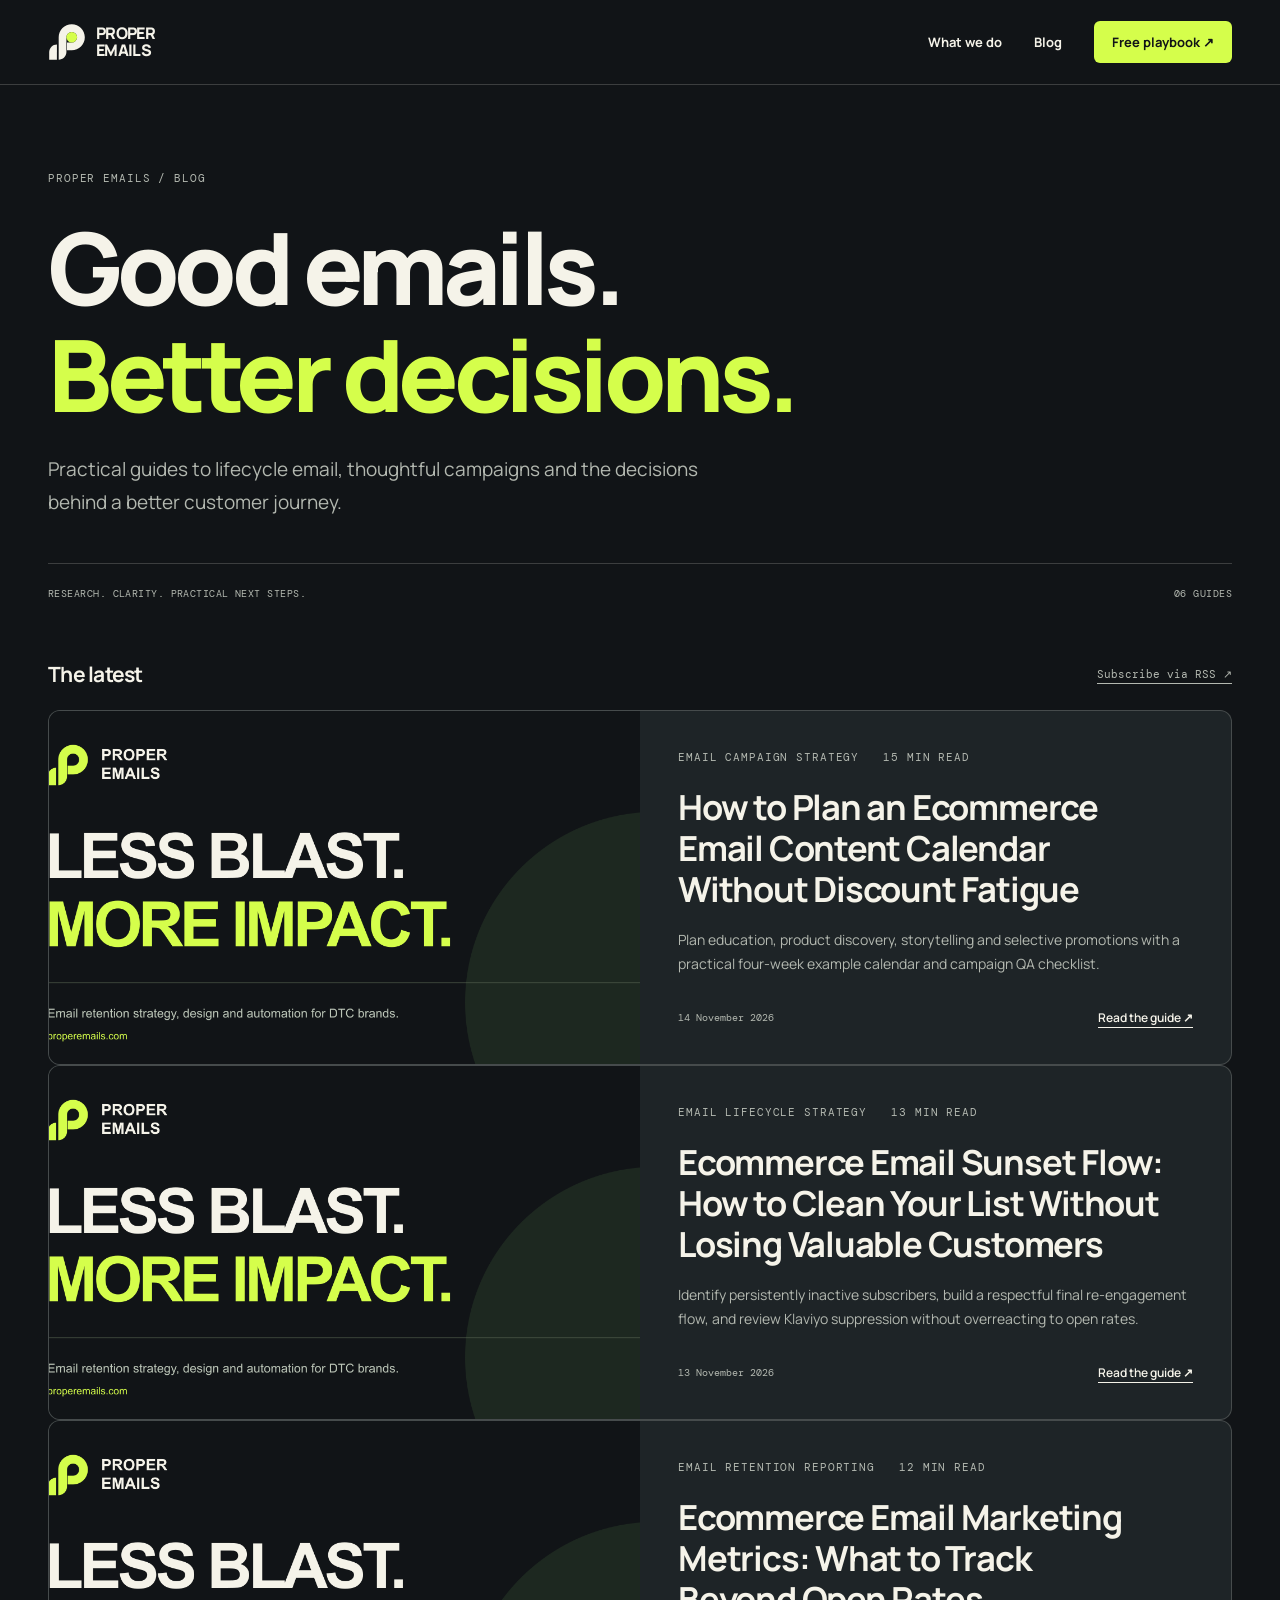
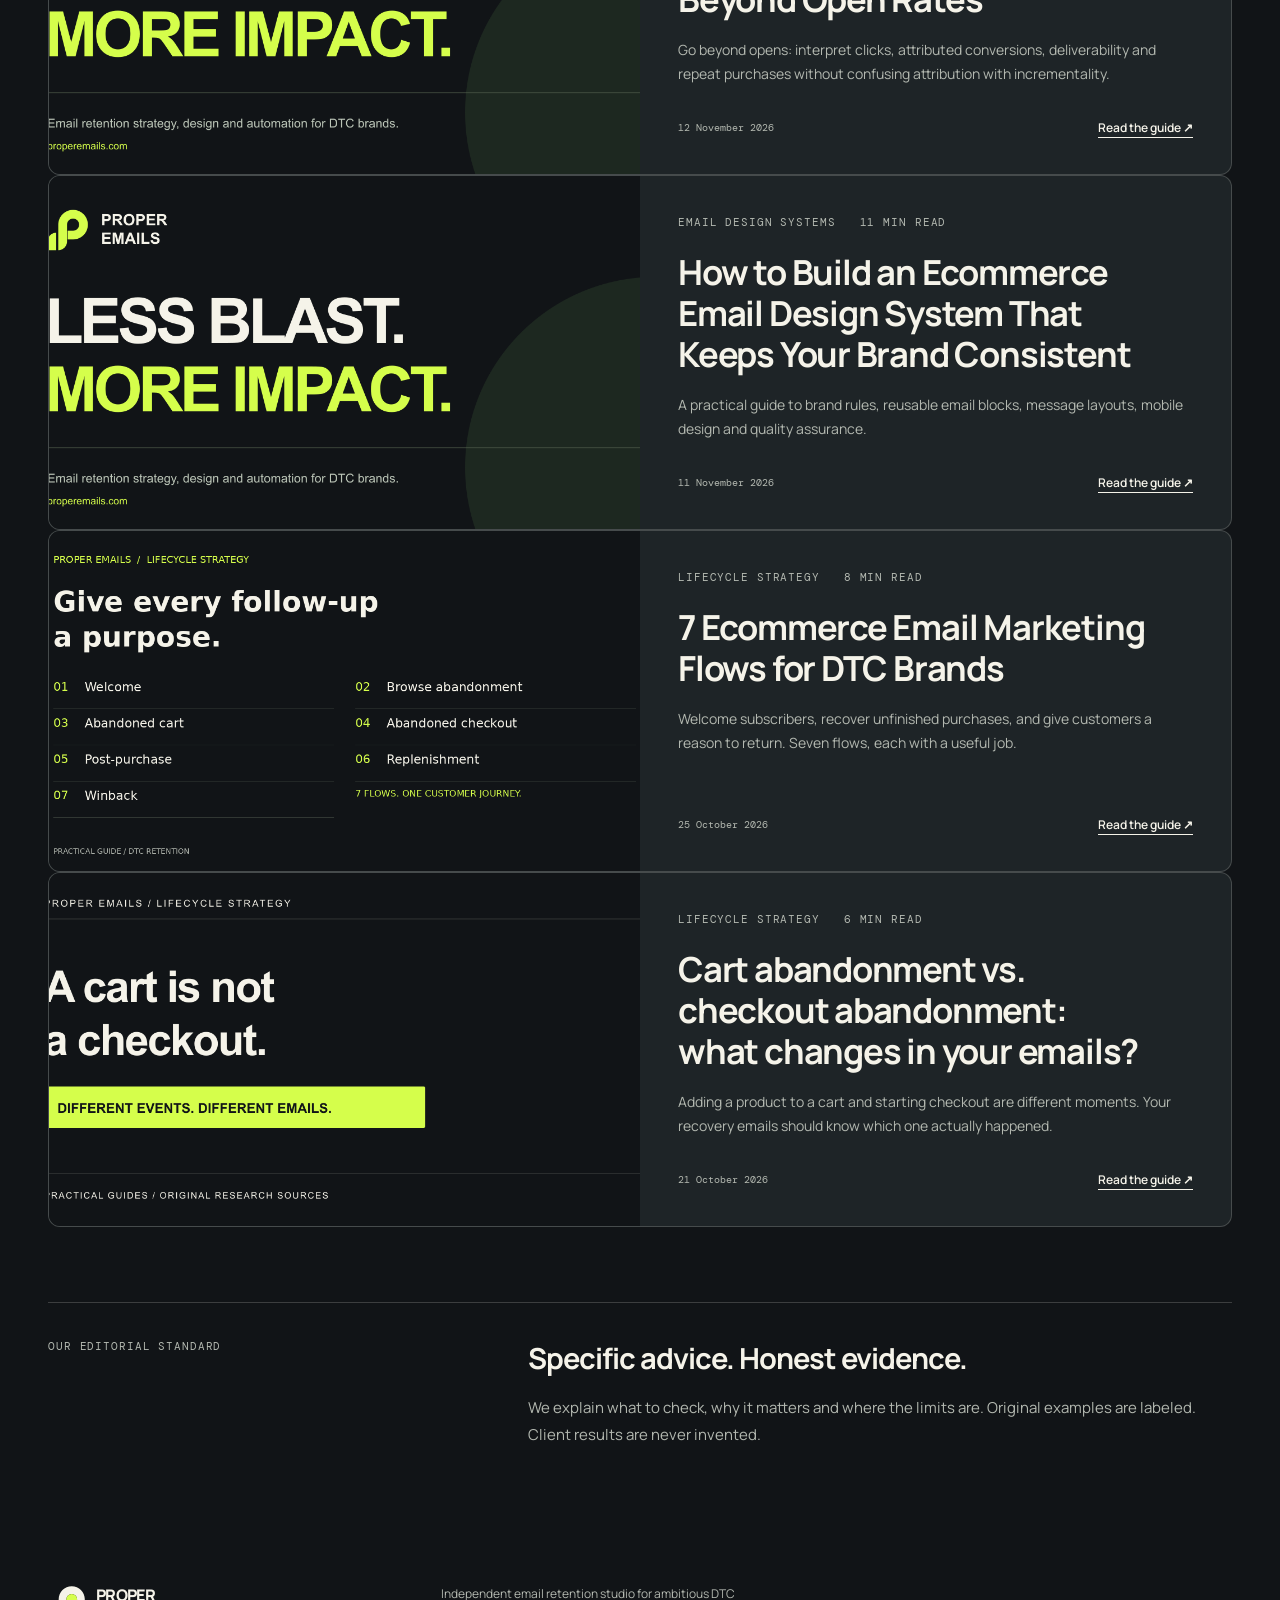
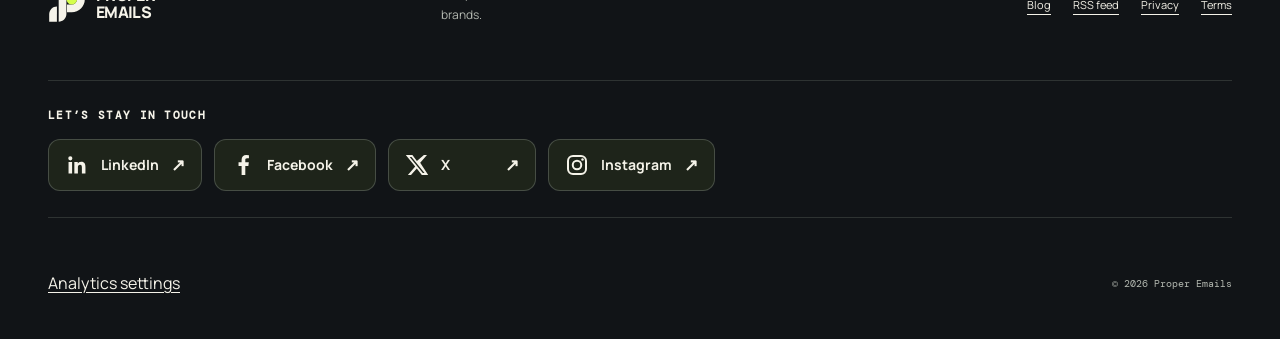
==== commit 283a01ce: "Feature ecommerce email content calendar in blog index" ====
--- a/blog/index.html
+++ b/blog/index.html
@@ -1,2 +1,2 @@
 <!doctype html>
-<html lang="en" data-theme="proper"><head><meta charset="utf-8"><meta name="viewport" content="width=device-width,initial-scale=1"><meta name="theme-color" content="#111417"><title>Email Retention Guides for Ecommerce | Proper Emails</title><meta name="description" content="Practical guides to lifecycle email, thoughtful campaigns and the decisions behind a better customer journey."><meta name="robots" content="index,follow"><link rel="canonical" href="https://properemails.com/blog/"><link rel="icon" href="/assets/brand/favicon-1024.png" type="image/png" sizes="1024x1024"><link rel="stylesheet" href="/assets/integrations.css?v=social-icons-1"><script defer src="/assets/analytics.js"></script><script src="https://analytics.ahrefs.com/analytics.js" data-key="YZnZ1PcaZa8CDakNyFjhRw" async></script><link rel="alternate" type="application/rss+xml" title="Proper Emails Blog" href="/blog/feed.xml"><meta property="og:type" content="website"><meta property="og:site_name" content="Proper Emails"><meta property="og:title" content="Email Retention Guides for Ecommerce | Proper Emails"><meta property="og:description" content="Practical guides to lifecycle email, thoughtful campaigns and the decisions behind a better customer journey."><meta property="og:url" content="https://properemails.com/blog/"><meta property="og:image" content="https://properemails.com/assets/blog/ecommerce-email-marketing-flows.png"><meta property="og:image:alt" content="Seven ecommerce email flows: welcome, browse abandonment, abandoned cart, abandoned checkout, post-purchase, replenishment, and winback."><meta name="twitter:card" content="summary_large_image"><link rel="preconnect" href="https://fonts.googleapis.com"><link rel="preconnect" href="https://fonts.gstatic.com" crossorigin><link href="https://fonts.googleapis.com/css2?family=DM+Mono:wght@400;500&family=Manrope:wght@400;500;600;700;800&display=swap" rel="stylesheet"><link rel="stylesheet" href="/assets/blog.css"><script type="application/ld+json">{"@context":"https://schema.org","@type":"Blog","name":"Proper Emails Blog","url":"https://properemails.com/blog/","publisher":{"@type":"Organization","@id":"https://properemails.com/#organization","name":"Proper Emails","url":"https://properemails.com/","logo":{"@type":"ImageObject","url":"https://properemails.com/assets/brand/favicon-1024.png","width":1024,"height":1024},"sameAs":["https://www.linkedin.com/in/proper-emails/","https://www.facebook.com/profile.php?id=61595363733910","https://x.com/properemails","https://www.instagram.com/properemails/"]},"blogPost":[{"@type":"BlogPosting","headline":"Ecommerce Email Sunset Flow: How to Clean Your List Without Losing Valuable Customers","url":"https://properemails.com/blog/posts/ecommerce-email-sunset-flow/","datePublished":"2026-11-13"},{"@type":"BlogPosting","headline":"Ecommerce Email Marketing Metrics: What to Track Beyond Open Rates","url":"https://properemails.com/blog/posts/ecommerce-email-marketing-metrics/","datePublished":"2026-11-12"},{"@type":"BlogPosting","headline":"How to Build an Ecommerce Email Design System That Keeps Your Brand Consistent","url":"https://properemails.com/blog/posts/ecommerce-email-design-system/","datePublished":"2026-11-11"},{"@type":"BlogPosting","headline":"7 Ecommerce Email Marketing Flows for DTC Brands","url":"https://properemails.com/blog/posts/ecommerce-email-marketing-flows/","datePublished":"2026-10-25"},{"@type":"BlogPosting","headline":"Cart abandonment vs. checkout abandonment: what changes in your emails?","url":"https://properemails.com/blog/posts/cart-abandonment-vs-checkout-abandonment/","datePublished":"2026-10-21"}]}</script></head><body><a class="skip" href="#main">Skip to content</a><header class="masthead"><div class="shell masthead-inner"><a class="brand" aria-label="Proper Emails homepage" href="/"><img src="/assets/brand/mark-light.svg" width="38" height="38" alt=""><span class="wordmark"><span>PROPER</span><span>EMAILS</span></span></a><nav aria-label="Main navigation"><a href="/#services">What we do</a><a href="/blog/" aria-current="location">Blog</a><a class="nav-cta" href="/#playbook">Free playbook <span aria-hidden="true">↗︎</span></a></nav></div></header><main id="main"><div class="shell"><header class="index-header"><div class="eyebrow">Proper Emails / Blog</div><h1>Good emails.<br><em>Better decisions.</em></h1><p class="deck">Practical guides to lifecycle email, thoughtful campaigns and the decisions behind a better customer journey.</p><div class="index-meta"><span>RESEARCH. CLARITY. PRACTICAL NEXT STEPS.</span><span>05 GUIDES</span></div></header><section aria-labelledby="latest"><div class="section-label"><h2 id="latest">The latest</h2><a href="/blog/feed.xml">Subscribe via RSS ↗︎</a></div><article class="post-card featured"><a class="post-image" href="/blog/posts/ecommerce-email-sunset-flow/" tabindex="-1" aria-hidden="true"><img src="/assets/brand/social-preview.png" width="1200" height="630" alt="" fetchpriority="high"></a><div class="post-info"><div class="eyebrow">Email lifecycle strategy <span>13 MIN READ</span></div><h2><a href="/blog/posts/ecommerce-email-sunset-flow/">Ecommerce Email Sunset Flow: How to Clean Your List Without Losing Valuable Customers</a></h2><p>Identify persistently inactive subscribers, build a respectful final re-engagement flow, and review Klaviyo suppression without overreacting to open rates.</p><div class="card-bottom"><time datetime="2026-11-13">13 November 2026</time><a class="text-link" href="/blog/posts/ecommerce-email-sunset-flow/" aria-label="Read Ecommerce Email Sunset Flow">Read the guide <span aria-hidden="true">↗︎</span></a></div></div></article><article class="post-card"><a class="post-image" href="/blog/posts/ecommerce-email-marketing-metrics/" tabindex="-1" aria-hidden="true"><img src="/assets/brand/social-preview.png" width="1200" height="630" alt="" fetchpriority="high"></a><div class="post-info"><div class="eyebrow">Email retention reporting <span>12 MIN READ</span></div><h2><a href="/blog/posts/ecommerce-email-marketing-metrics/">Ecommerce Email Marketing Metrics: What to Track Beyond Open Rates</a></h2><p>Go beyond opens: interpret clicks, attributed conversions, deliverability and repeat purchases without confusing attribution with incrementality.</p><div class="card-bottom"><time datetime="2026-11-12">12 November 2026</time><a class="text-link" href="/blog/posts/ecommerce-email-marketing-metrics/" aria-label="Read Ecommerce Email Marketing Metrics: What to Track Beyond Open Rates">Read the guide <span aria-hidden="true">↗︎</span></a></div></div></article><article class="post-card"><a class="post-image" href="/blog/posts/ecommerce-email-design-system/" tabindex="-1" aria-hidden="true"><img src="/assets/brand/social-preview.png" width="1200" height="630" alt="" fetchpriority="high"></a><div class="post-info"><div class="eyebrow">Email design systems <span>11 MIN READ</span></div><h2><a href="/blog/posts/ecommerce-email-design-system/">How to Build an Ecommerce Email Design System That Keeps Your Brand Consistent</a></h2><p>A practical guide to brand rules, reusable email blocks, message layouts, mobile design and quality assurance.</p><div class="card-bottom"><time datetime="2026-11-11">11 November 2026</time><a class="text-link" href="/blog/posts/ecommerce-email-design-system/" aria-label="Read How to Build an Ecommerce Email Design System">Read the guide <span aria-hidden="true">↗︎</span></a></div></div></article><article class="post-card"><a class="post-image" href="/blog/posts/ecommerce-email-marketing-flows/" tabindex="-1" aria-hidden="true"><img src="/assets/blog/ecommerce-email-marketing-flows.png" width="1200" height="630" alt="" fetchpriority="high"></a><div class="post-info"><div class="eyebrow">Lifecycle strategy <span>8 MIN READ</span></div><h2><a href="/blog/posts/ecommerce-email-marketing-flows/">7 Ecommerce Email Marketing Flows for DTC Brands</a></h2><p>Welcome subscribers, recover unfinished purchases, and give customers a reason to return. Seven flows, each with a useful job.</p><div class="card-bottom"><time datetime="2026-10-25">25 October 2026</time><a class="text-link" href="/blog/posts/ecommerce-email-marketing-flows/" aria-label="Read 7 Ecommerce Email Marketing Flows for DTC Brands">Read the guide <span aria-hidden="true">↗︎</span></a></div></div></article><article class="post-card "><a class="post-image" href="/blog/posts/cart-abandonment-vs-checkout-abandonment/" tabindex="-1" aria-hidden="true"><img src="/assets/blog/cart-checkout.png" width="1200" height="630" alt="" loading="lazy"></a><div class="post-info"><div class="eyebrow">Lifecycle strategy <span>6 MIN READ</span></div><h2><a href="/blog/posts/cart-abandonment-vs-checkout-abandonment/">Cart abandonment vs. checkout abandonment: what changes in your emails?</a></h2><p>Adding a product to a cart and starting checkout are different moments. Your recovery emails should know which one actually happened.</p><div class="card-bottom"><time datetime="2026-10-21">21 October 2026</time><a class="text-link" href="/blog/posts/cart-abandonment-vs-checkout-abandonment/" aria-label="Read Cart abandonment vs. checkout abandonment: what changes in your emails?">Read the guide <span aria-hidden="true">↗︎</span></a></div></div></article></section><section class="editorial-strip"><span class="eyebrow">OUR EDITORIAL STANDARD</span><h2>Specific advice. Honest evidence.</h2><p>We explain what to check, why it matters and where the limits are. Original examples are labeled. Client results are never invented.</p></section></div></main><footer class="site-footer"><div class="shell footer-inner"><a class="brand" href="/" aria-label="Proper Emails homepage"><img src="/assets/brand/mark-light.svg" width="38" height="38" alt=""><span class="wordmark"><span>PROPER</span><span>EMAILS</span></span></a><p>Independent email retention studio for ambitious DTC brands.</p><nav aria-label="Footer navigation"><a href="/blog/">Blog</a><a href="/blog/feed.xml">RSS feed</a><a href="/privacy/">Privacy</a><a href="/terms/">Terms</a></nav><nav class="pe-socials" aria-label="Proper Emails social profiles"><span class="pe-socials-label">LET’S STAY IN TOUCH</span><div class="pe-socials-links"><a class="pe-social-link" href="https://www.linkedin.com/in/proper-emails/" target="_blank" rel="noopener noreferrer" aria-label="Proper Emails on LinkedIn (opens in a new tab)"><svg viewBox="0 0 24 24" width="24" height="24" aria-hidden="true" focusable="false"><path d="M20.45 20.45h-3.56v-5.57c0-1.33-.03-3.04-1.85-3.04-1.86 0-2.14 1.45-2.14 2.94v5.67H9.34V9h3.42v1.56h.05c.48-.9 1.64-1.85 3.37-1.85 3.6 0 4.27 2.37 4.27 5.46v6.28ZM5.32 7.43a2.07 2.07 0 1 1 0-4.14 2.07 2.07 0 0 1 0 4.14ZM7.1 20.45H3.54V9H7.1v11.45Z"/></svg><span>LinkedIn</span><span class="pe-social-arrow" aria-hidden="true">↗︎</span></a><a class="pe-social-link" href="https://www.facebook.com/profile.php?id=61595363733910" target="_blank" rel="noopener noreferrer" aria-label="Proper Emails on Facebook (opens in a new tab)"><svg viewBox="0 0 24 24" width="24" height="24" aria-hidden="true" focusable="false"><path d="M14.3 22v-9.12h3.06l.46-3.56H14.3V7.05c0-1.03.28-1.73 1.76-1.73h1.88V2.14A25.1 25.1 0 0 0 15.2 2c-2.72 0-4.59 1.66-4.59 4.7v2.62H7.54v3.56h3.07V22h3.69Z"/></svg><span>Facebook</span><span class="pe-social-arrow" aria-hidden="true">↗︎</span></a><a class="pe-social-link" href="https://x.com/properemails" target="_blank" rel="noopener noreferrer" aria-label="Proper Emails on X (opens in a new tab)"><svg viewBox="0 0 24 24" width="24" height="24" aria-hidden="true" focusable="false"><path d="M18.9 2H22l-6.8 7.8L23.2 22h-6.4l-5-6.6L6 22H2.9l7.3-8.4L.8 2h6.6l4.5 6L18.9 2Zm-1.1 18h1.7L6.5 3.9H4.7L17.8 20Z"/></svg><span>X</span><span class="pe-social-arrow" aria-hidden="true">↗︎</span></a><a class="pe-social-link" href="https://www.instagram.com/properemails/" target="_blank" rel="noopener noreferrer" aria-label="Proper Emails on Instagram (opens in a new tab)"><svg viewBox="0 0 24 24" width="24" height="24" aria-hidden="true" focusable="false"><rect x="3" y="3" width="18" height="18" rx="5" fill="none" stroke="currentColor" stroke-width="2"/><circle cx="12" cy="12" r="4.25" fill="none" stroke="currentColor" stroke-width="2"/><circle cx="17.5" cy="6.5" r="1.25"/></svg><span>Instagram</span><span class="pe-social-arrow" aria-hidden="true">↗︎</span></a></div></nav><button class="pe-analytics-settings" type="button" data-pe-analytics-settings>Analytics settings</button><small>© 2026 Proper Emails</small></div></footer></body></html>
+<html lang="en" data-theme="proper"><head><meta charset="utf-8"><meta name="viewport" content="width=device-width,initial-scale=1"><meta name="theme-color" content="#111417"><title>Email Retention Guides for Ecommerce | Proper Emails</title><meta name="description" content="Practical guides to lifecycle email, thoughtful campaigns and the decisions behind a better customer journey."><meta name="robots" content="index,follow"><link rel="canonical" href="https://properemails.com/blog/"><link rel="icon" href="/assets/brand/favicon-1024.png" type="image/png" sizes="1024x1024"><link rel="stylesheet" href="/assets/integrations.css?v=social-icons-1"><script defer src="/assets/analytics.js"></script><script src="https://analytics.ahrefs.com/analytics.js" data-key="YZnZ1PcaZa8CDakNyFjhRw" async></script><link rel="alternate" type="application/rss+xml" title="Proper Emails Blog" href="/blog/feed.xml"><meta property="og:type" content="website"><meta property="og:site_name" content="Proper Emails"><meta property="og:title" content="Email Retention Guides for Ecommerce | Proper Emails"><meta property="og:description" content="Practical guides to lifecycle email, thoughtful campaigns and the decisions behind a better customer journey."><meta property="og:url" content="https://properemails.com/blog/"><meta property="og:image" content="https://properemails.com/assets/blog/ecommerce-email-marketing-flows.png"><meta property="og:image:alt" content="Seven ecommerce email flows: welcome, browse abandonment, abandoned cart, abandoned checkout, post-purchase, replenishment, and winback."><meta name="twitter:card" content="summary_large_image"><link rel="preconnect" href="https://fonts.googleapis.com"><link rel="preconnect" href="https://fonts.gstatic.com" crossorigin><link href="https://fonts.googleapis.com/css2?family=DM+Mono:wght@400;500&family=Manrope:wght@400;500;600;700;800&display=swap" rel="stylesheet"><link rel="stylesheet" href="/assets/blog.css"><script type="application/ld+json">{"@context":"https://schema.org","@type":"Blog","name":"Proper Emails Blog","url":"https://properemails.com/blog/","publisher":{"@type":"Organization","@id":"https://properemails.com/#organization","name":"Proper Emails","url":"https://properemails.com/","logo":{"@type":"ImageObject","url":"https://properemails.com/assets/brand/favicon-1024.png","width":1024,"height":1024},"sameAs":["https://www.linkedin.com/in/proper-emails/","https://www.facebook.com/profile.php?id=61595363733910","https://x.com/properemails","https://www.instagram.com/properemails/"]},"blogPost":[{"@type":"BlogPosting","headline":"How to Plan an Ecommerce Email Content Calendar Without Discount Fatigue","url":"https://properemails.com/blog/posts/ecommerce-email-content-calendar/","datePublished":"2026-11-14"},{"@type":"BlogPosting","headline":"Ecommerce Email Sunset Flow: How to Clean Your List Without Losing Valuable Customers","url":"https://properemails.com/blog/posts/ecommerce-email-sunset-flow/","datePublished":"2026-11-13"},{"@type":"BlogPosting","headline":"Ecommerce Email Marketing Metrics: What to Track Beyond Open Rates","url":"https://properemails.com/blog/posts/ecommerce-email-marketing-metrics/","datePublished":"2026-11-12"},{"@type":"BlogPosting","headline":"How to Build an Ecommerce Email Design System That Keeps Your Brand Consistent","url":"https://properemails.com/blog/posts/ecommerce-email-design-system/","datePublished":"2026-11-11"},{"@type":"BlogPosting","headline":"7 Ecommerce Email Marketing Flows for DTC Brands","url":"https://properemails.com/blog/posts/ecommerce-email-marketing-flows/","datePublished":"2026-10-25"},{"@type":"BlogPosting","headline":"Cart abandonment vs. checkout abandonment: what changes in your emails?","url":"https://properemails.com/blog/posts/cart-abandonment-vs-checkout-abandonment/","datePublished":"2026-10-21"}]}</script></head><body><a class="skip" href="#main">Skip to content</a><header class="masthead"><div class="shell masthead-inner"><a class="brand" aria-label="Proper Emails homepage" href="/"><img src="/assets/brand/mark-light.svg" width="38" height="38" alt=""><span class="wordmark"><span>PROPER</span><span>EMAILS</span></span></a><nav aria-label="Main navigation"><a href="/#services">What we do</a><a href="/blog/" aria-current="location">Blog</a><a class="nav-cta" href="/#playbook">Free playbook <span aria-hidden="true">↗︎</span></a></nav></div></header><main id="main"><div class="shell"><header class="index-header"><div class="eyebrow">Proper Emails / Blog</div><h1>Good emails.<br><em>Better decisions.</em></h1><p class="deck">Practical guides to lifecycle email, thoughtful campaigns and the decisions behind a better customer journey.</p><div class="index-meta"><span>RESEARCH. CLARITY. PRACTICAL NEXT STEPS.</span><span>06 GUIDES</span></div></header><section aria-labelledby="latest"><div class="section-label"><h2 id="latest">The latest</h2><a href="/blog/feed.xml">Subscribe via RSS ↗︎</a></div><article class="post-card featured"><a class="post-image" href="/blog/posts/ecommerce-email-content-calendar/" tabindex="-1" aria-hidden="true"><img src="/assets/brand/social-preview.png" width="1200" height="630" alt="" fetchpriority="high"></a><div class="post-info"><div class="eyebrow">Email campaign strategy <span>15 MIN READ</span></div><h2><a href="/blog/posts/ecommerce-email-content-calendar/">How to Plan an Ecommerce Email Content Calendar Without Discount Fatigue</a></h2><p>Plan education, product discovery, storytelling and selective promotions with a practical four-week example calendar and campaign QA checklist.</p><div class="card-bottom"><time datetime="2026-11-14">14 November 2026</time><a class="text-link" href="/blog/posts/ecommerce-email-content-calendar/" aria-label="Read How to Plan an Ecommerce Email Content Calendar">Read the guide <span aria-hidden="true">↗︎</span></a></div></div></article><article class="post-card"><a class="post-image" href="/blog/posts/ecommerce-email-sunset-flow/" tabindex="-1" aria-hidden="true"><img src="/assets/brand/social-preview.png" width="1200" height="630" alt="" fetchpriority="high"></a><div class="post-info"><div class="eyebrow">Email lifecycle strategy <span>13 MIN READ</span></div><h2><a href="/blog/posts/ecommerce-email-sunset-flow/">Ecommerce Email Sunset Flow: How to Clean Your List Without Losing Valuable Customers</a></h2><p>Identify persistently inactive subscribers, build a respectful final re-engagement flow, and review Klaviyo suppression without overreacting to open rates.</p><div class="card-bottom"><time datetime="2026-11-13">13 November 2026</time><a class="text-link" href="/blog/posts/ecommerce-email-sunset-flow/" aria-label="Read Ecommerce Email Sunset Flow">Read the guide <span aria-hidden="true">↗︎</span></a></div></div></article><article class="post-card"><a class="post-image" href="/blog/posts/ecommerce-email-marketing-metrics/" tabindex="-1" aria-hidden="true"><img src="/assets/brand/social-preview.png" width="1200" height="630" alt="" fetchpriority="high"></a><div class="post-info"><div class="eyebrow">Email retention reporting <span>12 MIN READ</span></div><h2><a href="/blog/posts/ecommerce-email-marketing-metrics/">Ecommerce Email Marketing Metrics: What to Track Beyond Open Rates</a></h2><p>Go beyond opens: interpret clicks, attributed conversions, deliverability and repeat purchases without confusing attribution with incrementality.</p><div class="card-bottom"><time datetime="2026-11-12">12 November 2026</time><a class="text-link" href="/blog/posts/ecommerce-email-marketing-metrics/" aria-label="Read Ecommerce Email Marketing Metrics: What to Track Beyond Open Rates">Read the guide <span aria-hidden="true">↗︎</span></a></div></div></article><article class="post-card"><a class="post-image" href="/blog/posts/ecommerce-email-design-system/" tabindex="-1" aria-hidden="true"><img src="/assets/brand/social-preview.png" width="1200" height="630" alt="" fetchpriority="high"></a><div class="post-info"><div class="eyebrow">Email design systems <span>11 MIN READ</span></div><h2><a href="/blog/posts/ecommerce-email-design-system/">How to Build an Ecommerce Email Design System That Keeps Your Brand Consistent</a></h2><p>A practical guide to brand rules, reusable email blocks, message layouts, mobile design and quality assurance.</p><div class="card-bottom"><time datetime="2026-11-11">11 November 2026</time><a class="text-link" href="/blog/posts/ecommerce-email-design-system/" aria-label="Read How to Build an Ecommerce Email Design System">Read the guide <span aria-hidden="true">↗︎</span></a></div></div></article><article class="post-card"><a class="post-image" href="/blog/posts/ecommerce-email-marketing-flows/" tabindex="-1" aria-hidden="true"><img src="/assets/blog/ecommerce-email-marketing-flows.png" width="1200" height="630" alt="" fetchpriority="high"></a><div class="post-info"><div class="eyebrow">Lifecycle strategy <span>8 MIN READ</span></div><h2><a href="/blog/posts/ecommerce-email-marketing-flows/">7 Ecommerce Email Marketing Flows for DTC Brands</a></h2><p>Welcome subscribers, recover unfinished purchases, and give customers a reason to return. Seven flows, each with a useful job.</p><div class="card-bottom"><time datetime="2026-10-25">25 October 2026</time><a class="text-link" href="/blog/posts/ecommerce-email-marketing-flows/" aria-label="Read 7 Ecommerce Email Marketing Flows for DTC Brands">Read the guide <span aria-hidden="true">↗︎</span></a></div></div></article><article class="post-card "><a class="post-image" href="/blog/posts/cart-abandonment-vs-checkout-abandonment/" tabindex="-1" aria-hidden="true"><img src="/assets/blog/cart-checkout.png" width="1200" height="630" alt="" loading="lazy"></a><div class="post-info"><div class="eyebrow">Lifecycle strategy <span>6 MIN READ</span></div><h2><a href="/blog/posts/cart-abandonment-vs-checkout-abandonment/">Cart abandonment vs. checkout abandonment: what changes in your emails?</a></h2><p>Adding a product to a cart and starting checkout are different moments. Your recovery emails should know which one actually happened.</p><div class="card-bottom"><time datetime="2026-10-21">21 October 2026</time><a class="text-link" href="/blog/posts/cart-abandonment-vs-checkout-abandonment/" aria-label="Read Cart abandonment vs. checkout abandonment: what changes in your emails?">Read the guide <span aria-hidden="true">↗︎</span></a></div></div></article></section><section class="editorial-strip"><span class="eyebrow">OUR EDITORIAL STANDARD</span><h2>Specific advice. Honest evidence.</h2><p>We explain what to check, why it matters and where the limits are. Original examples are labeled. Client results are never invented.</p></section></div></main><footer class="site-footer"><div class="shell footer-inner"><a class="brand" href="/" aria-label="Proper Emails homepage"><img src="/assets/brand/mark-light.svg" width="38" height="38" alt=""><span class="wordmark"><span>PROPER</span><span>EMAILS</span></span></a><p>Independent email retention studio for ambitious DTC brands.</p><nav aria-label="Footer navigation"><a href="/blog/">Blog</a><a href="/blog/feed.xml">RSS feed</a><a href="/privacy/">Privacy</a><a href="/terms/">Terms</a></nav><nav class="pe-socials" aria-label="Proper Emails social profiles"><span class="pe-socials-label">LET’S STAY IN TOUCH</span><div class="pe-socials-links"><a class="pe-social-link" href="https://www.linkedin.com/in/proper-emails/" target="_blank" rel="noopener noreferrer" aria-label="Proper Emails on LinkedIn (opens in a new tab)"><svg viewBox="0 0 24 24" width="24" height="24" aria-hidden="true" focusable="false"><path d="M20.45 20.45h-3.56v-5.57c0-1.33-.03-3.04-1.85-3.04-1.86 0-2.14 1.45-2.14 2.94v5.67H9.34V9h3.42v1.56h.05c.48-.9 1.64-1.85 3.37-1.85 3.6 0 4.27 2.37 4.27 5.46v6.28ZM5.32 7.43a2.07 2.07 0 1 1 0-4.14 2.07 2.07 0 0 1 0 4.14ZM7.1 20.45H3.54V9H7.1v11.45Z"/></svg><span>LinkedIn</span><span class="pe-social-arrow" aria-hidden="true">↗︎</span></a><a class="pe-social-link" href="https://www.facebook.com/profile.php?id=61595363733910" target="_blank" rel="noopener noreferrer" aria-label="Proper Emails on Facebook (opens in a new tab)"><svg viewBox="0 0 24 24" width="24" height="24" aria-hidden="true" focusable="false"><path d="M14.3 22v-9.12h3.06l.46-3.56H14.3V7.05c0-1.03.28-1.73 1.76-1.73h1.88V2.14A25.1 25.1 0 0 0 15.2 2c-2.72 0-4.59 1.66-4.59 4.7v2.62H7.54v3.56h3.07V22h3.69Z"/></svg><span>Facebook</span><span class="pe-social-arrow" aria-hidden="true">↗︎</span></a><a class="pe-social-link" href="https://x.com/properemails" target="_blank" rel="noopener noreferrer" aria-label="Proper Emails on X (opens in a new tab)"><svg viewBox="0 0 24 24" width="24" height="24" aria-hidden="true" focusable="false"><path d="M18.9 2H22l-6.8 7.8L23.2 22h-6.4l-5-6.6L6 22H2.9l7.3-8.4L.8 2h6.6l4.5 6L18.9 2Zm-1.1 18h1.7L6.5 3.9H4.7L17.8 20Z"/></svg><span>X</span><span class="pe-social-arrow" aria-hidden="true">↗︎</span></a><a class="pe-social-link" href="https://www.instagram.com/properemails/" target="_blank" rel="noopener noreferrer" aria-label="Proper Emails on Instagram (opens in a new tab)"><svg viewBox="0 0 24 24" width="24" height="24" aria-hidden="true" focusable="false"><rect x="3" y="3" width="18" height="18" rx="5" fill="none" stroke="currentColor" stroke-width="2"/><circle cx="12" cy="12" r="4.25" fill="none" stroke="currentColor" stroke-width="2"/><circle cx="17.5" cy="6.5" r="1.25"/></svg><span>Instagram</span><span class="pe-social-arrow" aria-hidden="true">↗︎</span></a></div></nav><button class="pe-analytics-settings" type="button" data-pe-analytics-settings>Analytics settings</button><small>© 2026 Proper Emails</small></div></footer></body></html>
